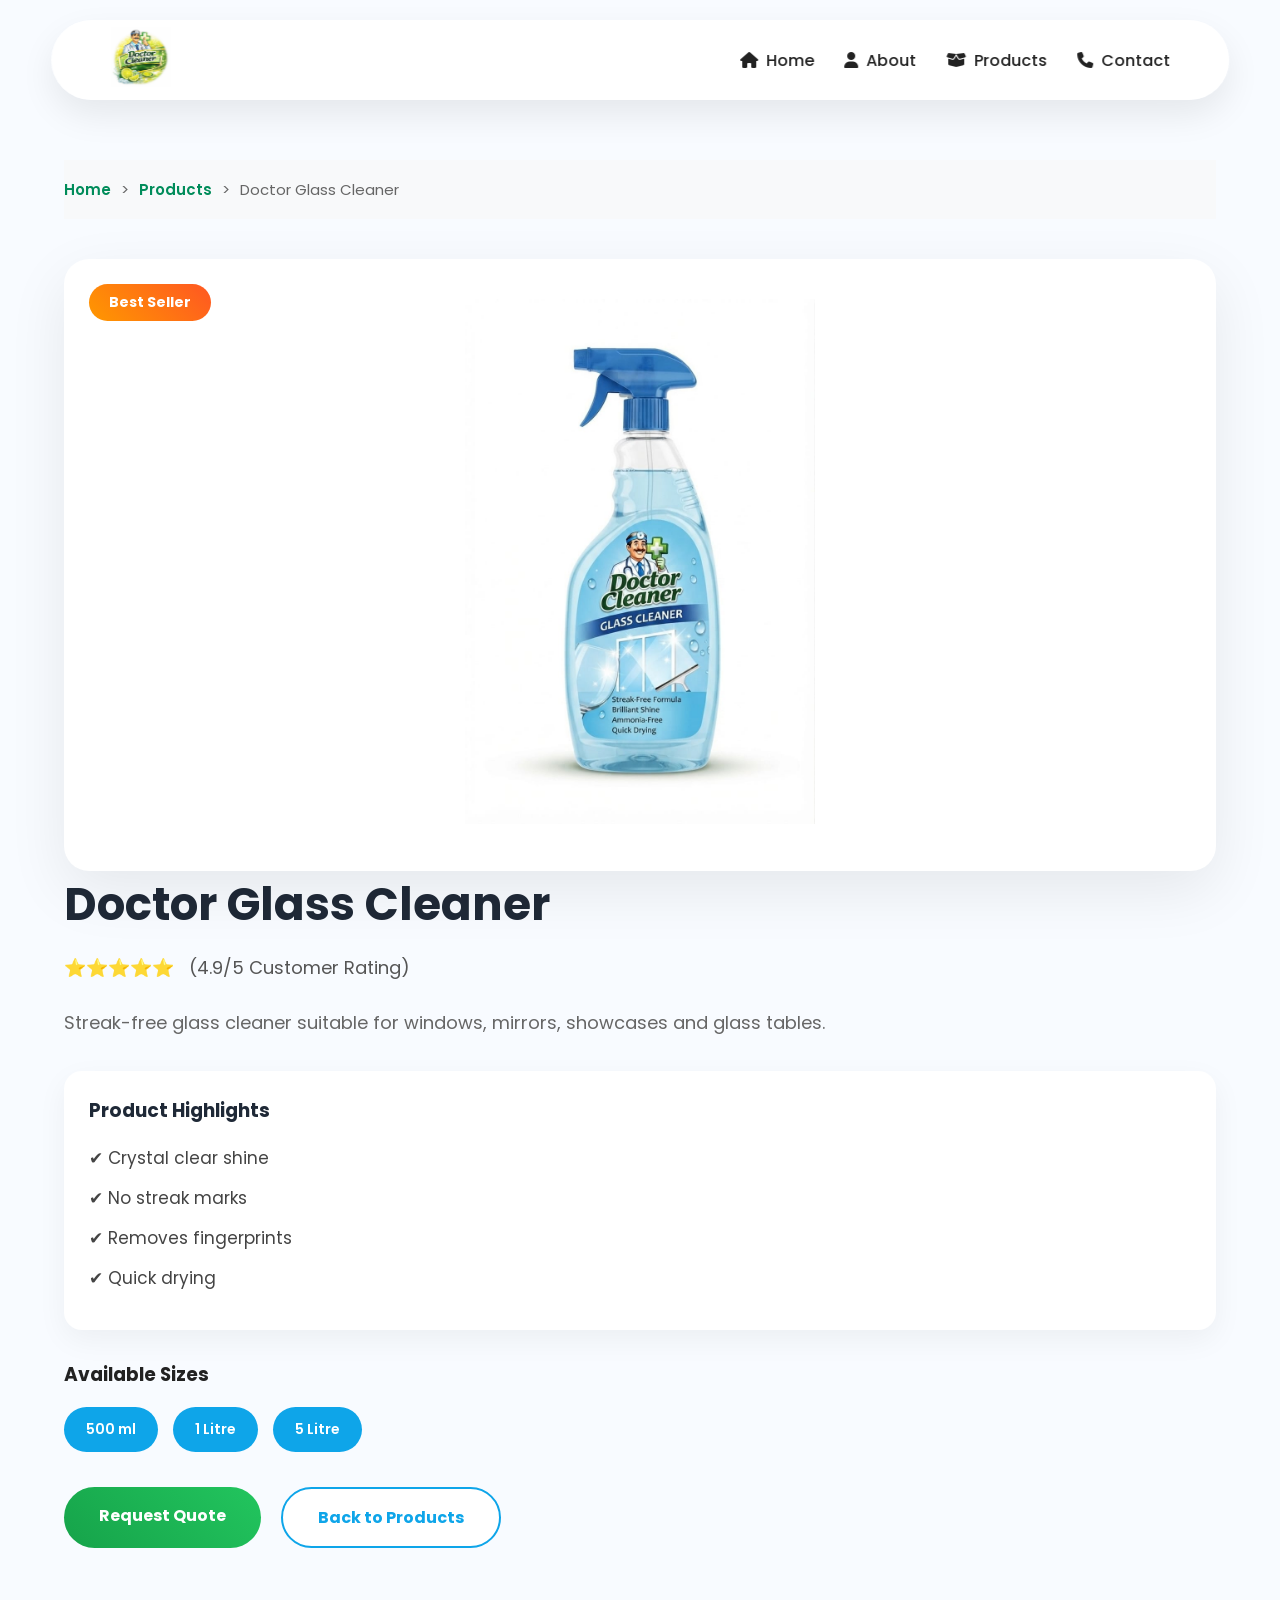
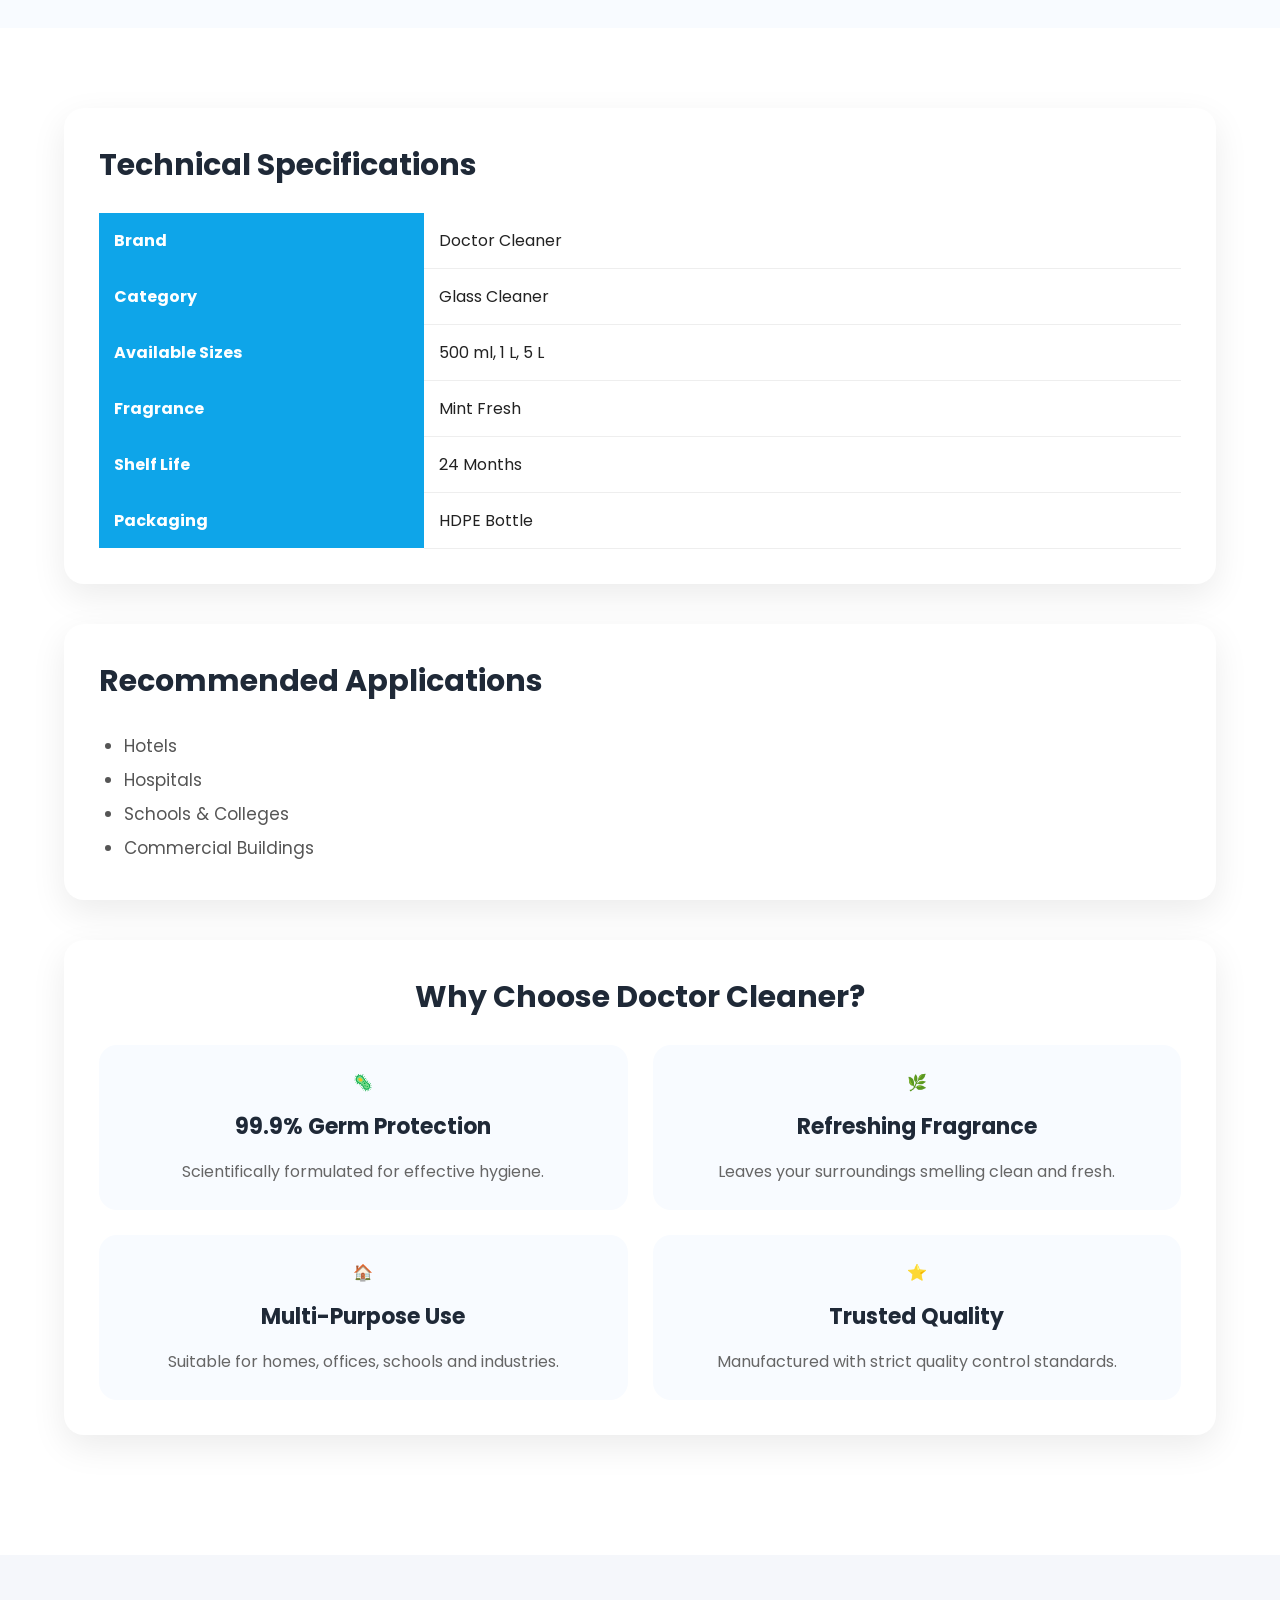
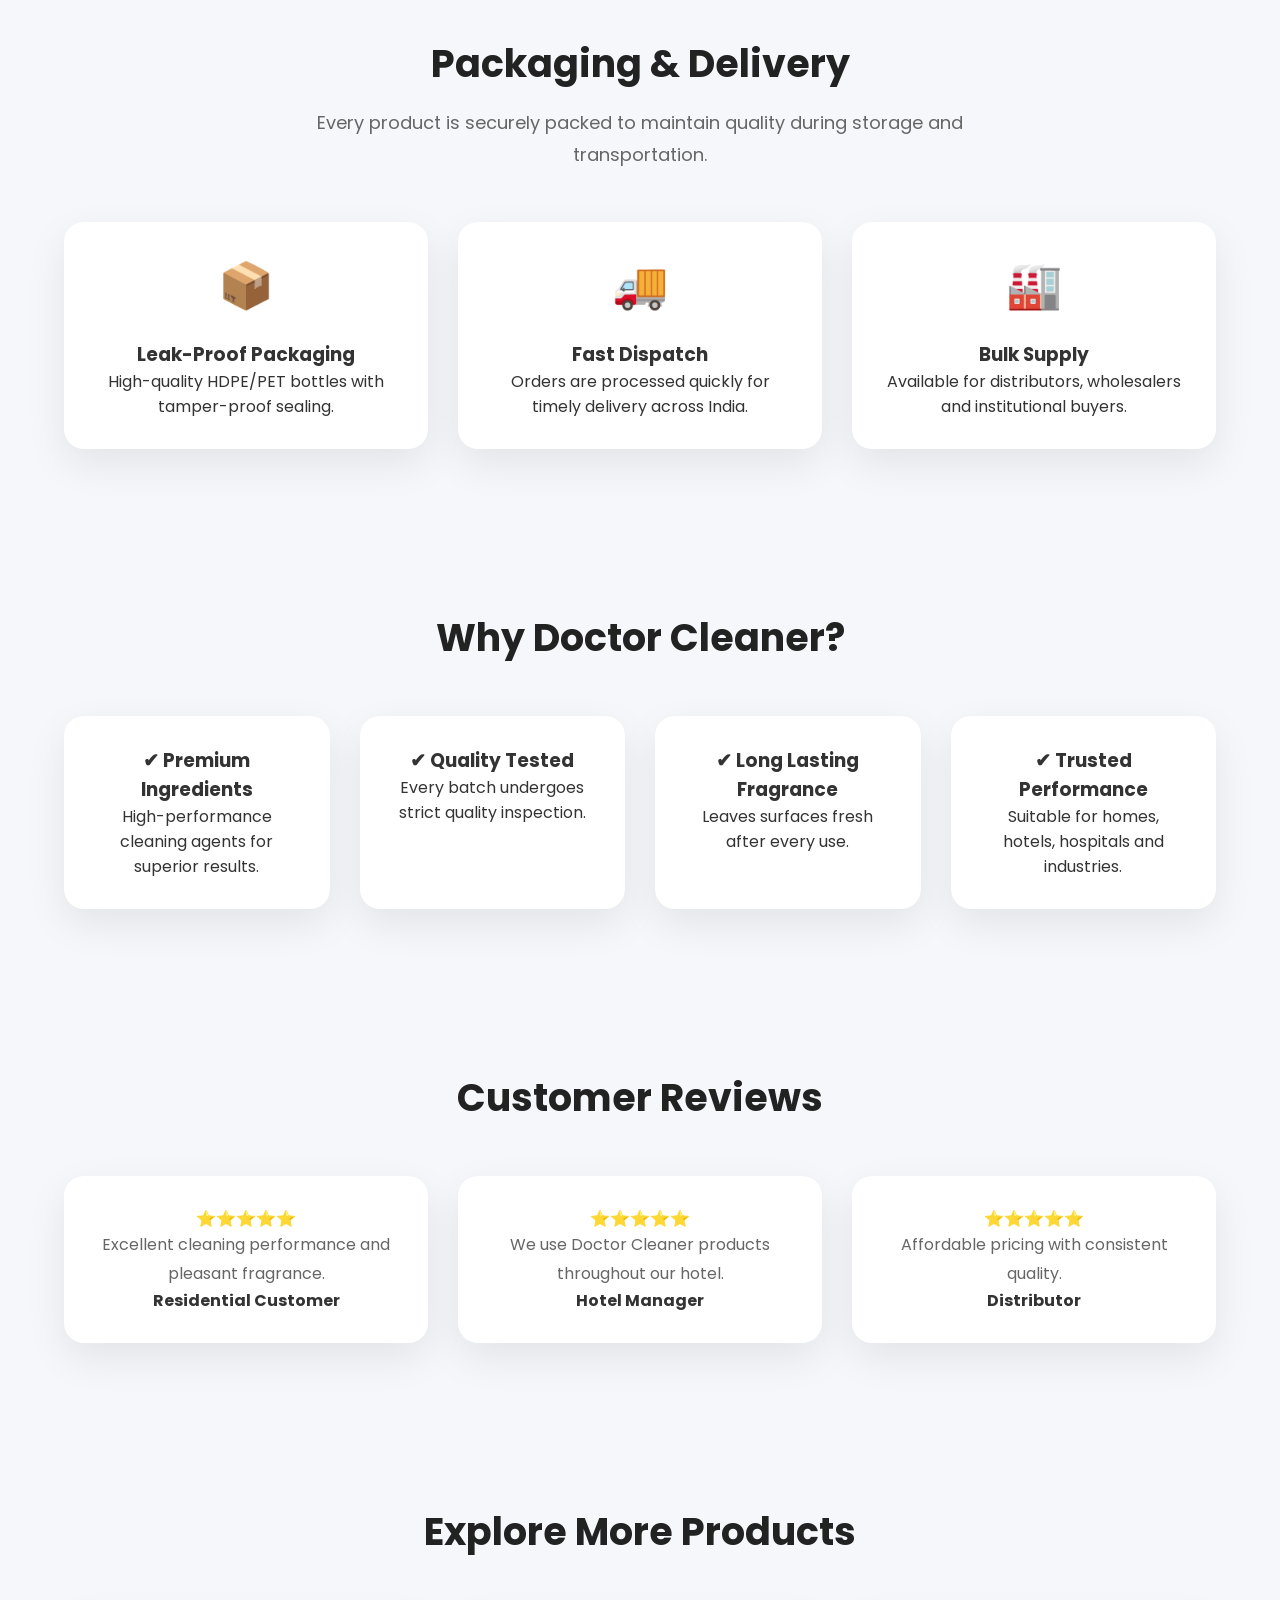
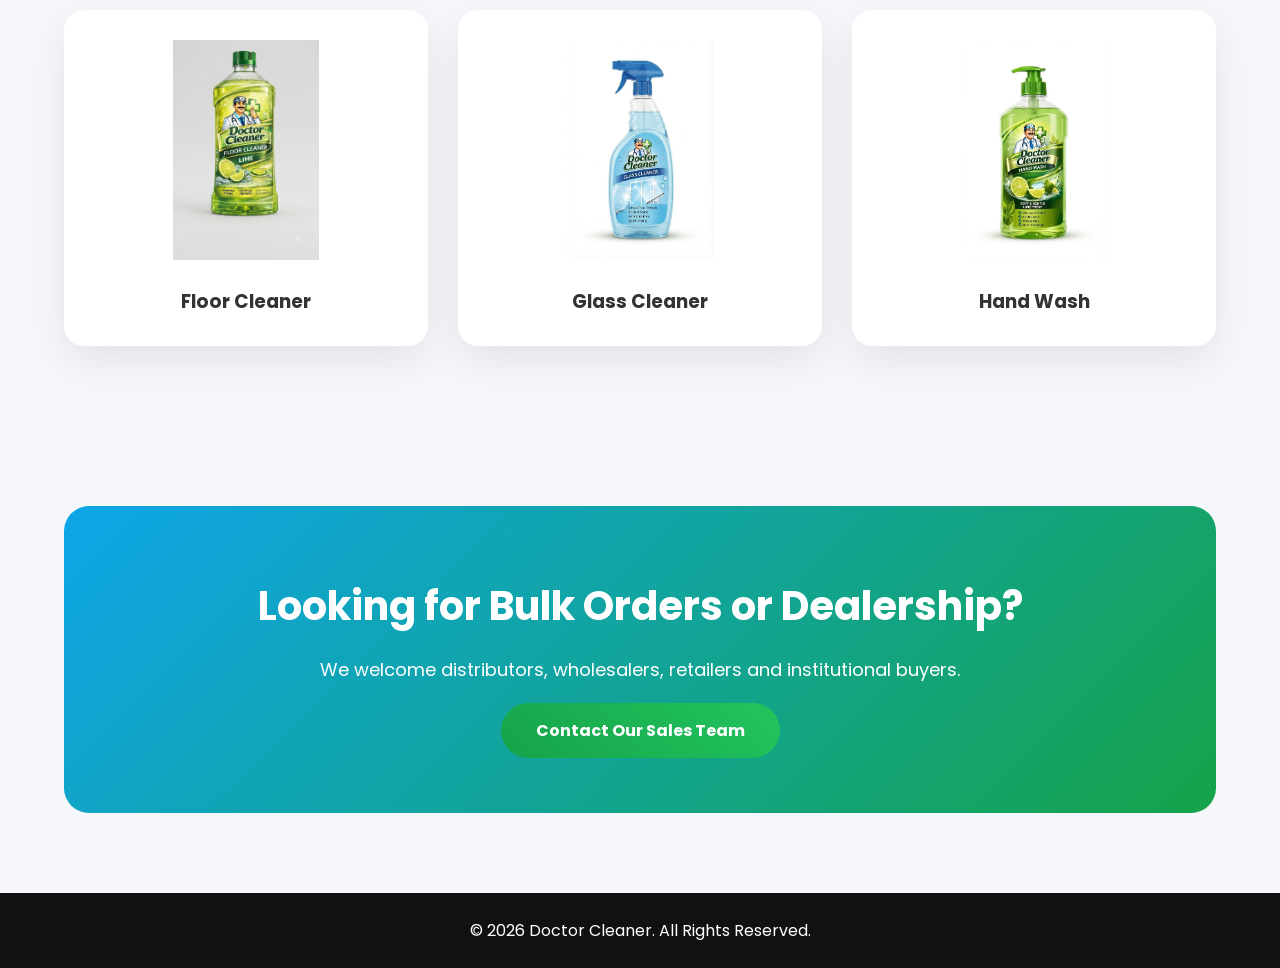
==== productsdetails-glass.html @ e55f35c6 "Initial Doctor Cleaner website" ====
<!DOCTYPE html>
<html lang="en">

<head>

    <meta charset="UTF-8">

    <meta name="viewport"
        content="width=device-width, initial-scale=1.0">

    <title>Doctor Cleaner</title>

    <!-- CSS -->

    <link rel="stylesheet" href="css/style.css">

    <link rel="stylesheet" href="css/responsive.css">

    <!-- Google Font -->

    <link rel="preconnect" href="https://fonts.googleapis.com">

    <link rel="preconnect"
        href="https://fonts.gstatic.com"
        crossorigin>

    <link
        href="https://fonts.googleapis.com/css2?family=Poppins:wght@300;400;500;600;700&display=swap"
        rel="stylesheet">

    <!-- Font Awesome -->

    <link rel="stylesheet"
        href="https://cdnjs.cloudflare.com/ajax/libs/font-awesome/6.6.0/css/all.min.css">

</head>

<body>

    <!-- ================= NAVBAR ================= -->

    <header>

        <div class="container nav">

            <div class="logo">

                <img src="images/logo.jpeg">

            </div>

            <nav>

<ul>

<li>
<a href="index.html">

<i class="fa-solid fa-house"></i>

Home

</a>
</li>

<li>
<a href="about.html">

<i class="fa-solid fa-user"></i>

About

</a>
</li>

<li>
<a href="products.html">

<i class="fa-solid fa-box-open"></i>

Products

</a>
</li>

<li>
<a href="contact.html">

<i class="fa-solid fa-phone"></i>

Contact

</a>
</li>

</ul>

</nav>

        </div>

    </header>

<!-- ========================= -->
<!-- PRODUCT DETAILS PAGE -->
<!-- ========================= -->

<section class="product-details-section">

    <div class="container">

        <!-- Breadcrumb -->

        <div class="breadcrumb">

            <a href="index.html">Home</a>

            <span>></span>

            <a href="products.html">Products</a>

            <span>></span>

            <span id="breadcrumbProduct">

                Doctor Glass Cleaner

            </span>

        </div>

           <!-- LEFT SIDE -->

            <div class="product-image-section">

                <div class="product-badge">

                    Best Seller

                </div>



                <img

                    id="productImage"

                    src="images/products/glasscleaner.jpeg"

                    alt="Doctor Cleaner"

                >

            </div>


        <!-- Product Hero -->

        
            <!-- RIGHT SIDE -->

            <div class="product-info-section">

                <h1 id="productTitle">

                    Doctor Glass Cleaner

                </h1>



                <div class="product-rating">

                    ⭐⭐⭐⭐⭐

                    <span>(4.9/5 Customer Rating)</span>

                </div>



                <p id="productDescription">

                   Streak-free glass cleaner suitable for windows, mirrors, showcases and glass tables.

                </p>



                <!-- Highlights -->

                <div class="highlight-box">

                    <h3>

                        Product Highlights

                    </h3>



                    <ul id="productHighlights">

                        <li>✔ Crystal clear shine</li>

                        <li>✔ No streak marks</li>

                        <li>✔ Removes fingerprints</li>

                        <li>✔ Quick drying</li>

                    </ul>

                </div>



                <!-- Sizes -->

                <div class="sizes-box">

                    <h3>

                        Available Sizes

                    </h3>



                    <div class="sizes">

                        <span>500 ml</span>

                        <span>1 Litre</span>

                        <span>5 Litre</span>

                    </div>

                </div>



                <!-- Buttons -->

                <div class="product-buttons">

                    <a href="contact.html"

                       class="primary-btn">

                        Request Quote

                    </a>



                    <a href="products.html"

                       class="secondary-btn">

                        Back to Products

                    </a>

                </div>

            </div>

        </div>

    </div>

</section>

<!-- ========================================= -->
<!-- PRODUCT INFORMATION -->
<!-- ========================================= -->

<section class="product-information">

    <div class="container">

        <!-- Specifications -->

        <div class="info-card">

            <h2>Technical Specifications</h2>

            <table class="spec-table">

                <tr>
                    <th>Brand</th>
                    <td id="specBrand">Doctor Cleaner</td>
                </tr>

                <tr>
                    <th>Category</th>
                    <td id="specCategory">Glass Cleaner</td>
                </tr>

                <tr>
                    <th>Available Sizes</th>
                    <td id="specSizes">500 ml, 1 L, 5 L</td>
                </tr>

                <tr>
                    <th>Fragrance</th>
                    <td id="specFragrance">Mint Fresh</td>
                </tr>

                <tr>
                    <th>Shelf Life</th>
                    <td id="specShelf">24 Months</td>
                </tr>

                <tr>
                    <th>Packaging</th>
                    <td id="specPackaging">HDPE Bottle</td>
                </tr>

            </table>

        </div>



        <!-- Applications -->

        <div class="info-card">

            <h2>Recommended Applications</h2>

            <ul id="applicationsList">


                <li>Hotels</li>

                <li>Hospitals</li>

                <li>Schools & Colleges</li>

                <li>Commercial Buildings</li>

            </ul>

        </div>


        <!-- Why Choose -->

        <div class="info-card why-card">

            <h2>Why Choose Doctor Cleaner?</h2>

            <div class="why-grid">

                <div class="why-item">

                    🦠

                    <h3>99.9% Germ Protection</h3>

                    <p>Scientifically formulated for effective hygiene.</p>

                </div>

                <div class="why-item">

                    🌿

                    <h3>Refreshing Fragrance</h3>

                    <p>Leaves your surroundings smelling clean and fresh.</p>

                </div>

                <div class="why-item">

                    🏠

                    <h3>Multi-Purpose Use</h3>

                    <p>Suitable for homes, offices, schools and industries.</p>

                </div>

                <div class="why-item">

                    ⭐

                    <h3>Trusted Quality</h3>

                    <p>Manufactured with strict quality control standards.</p>

                </div>

            </div>

        </div>

    </div>

</section>

<!-- ========================================= -->
<!-- PACKAGING & DELIVERY -->
<!-- ========================================= -->

<section class="packaging-section">

    <div class="container">

        <div class="section-title">

            <h2>Packaging & Delivery</h2>

            <p>

                Every product is securely packed to maintain quality during storage and transportation.

            </p>

        </div>

        <div class="package-grid">

            <div class="package-card">

                <div class="package-icon">📦</div>

                <h3>Leak-Proof Packaging</h3>

                <p>
                    High-quality HDPE/PET bottles with tamper-proof sealing.
                </p>

            </div>

            <div class="package-card">

                <div class="package-icon">🚚</div>

                <h3>Fast Dispatch</h3>

                <p>
                    Orders are processed quickly for timely delivery across India.
                </p>

            </div>

            <div class="package-card">

                <div class="package-icon">🏭</div>

                <h3>Bulk Supply</h3>

                <p>
                    Available for distributors, wholesalers and institutional buyers.
                </p>

            </div>

        </div>

    </div>

</section>



<!-- ========================================= -->
<!-- WHY OUR PRODUCTS -->
<!-- ========================================= -->

<section class="manufacturing-section">

    <div class="container">

        <div class="section-title">

            <h2>Why Doctor Cleaner?</h2>

        </div>

        <div class="manufacturing-grid">

            <div class="manufacturing-card">

                <h3>✔ Premium Ingredients</h3>

                <p>

                    High-performance cleaning agents for superior results.

                </p>

            </div>

            <div class="manufacturing-card">

                <h3>✔ Quality Tested</h3>

                <p>

                    Every batch undergoes strict quality inspection.

                </p>

            </div>

            <div class="manufacturing-card">

                <h3>✔ Long Lasting Fragrance</h3>

                <p>

                    Leaves surfaces fresh after every use.

                </p>

            </div>

            <div class="manufacturing-card">

                <h3>✔ Trusted Performance</h3>

                <p>

                    Suitable for homes, hotels, hospitals and industries.

                </p>

            </div>

        </div>

    </div>

</section>



<!-- ========================================= -->
<!-- CUSTOMER TESTIMONIALS -->
<!-- ========================================= -->

<section class="testimonial-section">

    <div class="container">

        <div class="section-title">

            <h2>Customer Reviews</h2>

        </div>

        <div class="testimonial-grid">

            <div class="testimonial-card">

                ⭐⭐⭐⭐⭐

                <p>

                    Excellent cleaning performance and pleasant fragrance.

                </p>

                <h4>Residential Customer</h4>

            </div>

            <div class="testimonial-card">

                ⭐⭐⭐⭐⭐

                <p>

                    We use Doctor Cleaner products throughout our hotel.

                </p>

                <h4>Hotel Manager</h4>

            </div>

            <div class="testimonial-card">

                ⭐⭐⭐⭐⭐

                <p>

                    Affordable pricing with consistent quality.

                </p>

                <h4>Distributor</h4>

            </div>

        </div>

    </div>

</section>



<!-- ========================================= -->
<!-- RELATED PRODUCTS -->
<!-- ========================================= -->

<section class="related-products">

    <div class="container">

        <div class="section-title">

            <h2>Explore More Products</h2>

        </div>

        <div class="related-grid">

            <a href="productsdetails.html?id=floor" class="related-card">

                <img src="images/products/floorcleaner.jpeg" alt="Floor Cleaner">

                <h3>Floor Cleaner</h3>

            </a>

            <a href="productsdetails.html?id=glass" class="related-card">

                <img src="images/products/glasscleaner.jpeg" alt="Glass Cleaner">

                <h3>Glass Cleaner</h3>

            </a>

            <a href="productsdetails.html?id=handwash" class="related-card">

                <img src="images/products/handwash.jpeg" alt="Hand Wash">

                <h3>Hand Wash</h3>

            </a>

        </div>

    </div>

</section>



<!-- ========================================= -->
<!-- BULK ORDER CTA -->
<!-- ========================================= -->

<section class="bulk-order-section">

    <div class="container">

        <div class="bulk-box">

            <h2>

                Looking for Bulk Orders or Dealership?

            </h2>

            <p>

                We welcome distributors, wholesalers, retailers and institutional buyers.

            </p>

            <a href="contact.html" class="primary-btn">

                Contact Our Sales Team

            </a>

        </div>

    </div>

</section>

 <!-- ================= FOOTER ================= -->

    <footer>

        <div class="container">

            <p>

                © 2026 Doctor Cleaner.
                All Rights Reserved.

            </p>

        </div>

    </footer>

<script src="js/script.js"></script>

</body>

</html>
---- css/style.css ----
*{

margin:0;

padding:0;

box-sizing:border-box;

font-family:'Poppins',sans-serif;

}

:root{

--primary:#0B8B45;
--secondary:#1F6FEB;
--accent:#00C853;

--white:#fff;
--black:#222;
--light:#6c757d;

--background:#F5F7FB;

--shadow:0 15px 40px rgba(0,0,0,.08);

--radius:20px;

--transition:.35s ease;

}

body{

background:var(--background);

color:var(--black);

overflow-x:hidden;

}

.container{

width:90%;

max-width:1200px;

margin:auto;

}

/* NAVBAR */

header{

position:fixed;

top:20px;

left:50%;

transform:translateX(-50%);

width:92%;

border-radius:50px;

background:rgba(255,255,255,.9);

backdrop-filter:blur(12px);

box-shadow:0 15px 35px rgba(0,0,0,.08);

z-index:999;

}

.nav{

display:flex;

justify-content:space-between;

align-items:center;

height:80px;

}

.logo img{

height:60px;

}

nav ul{

display:flex;

list-style:none;

}

nav ul li{

margin-left:30px;

}

nav ul li a{

text-decoration:none;

color:#222;

font-weight:500;

transition:.3s;

}

nav ul li a:hover{

color:#0b8b45;

}

/* HERO */

.hero{

height:100vh;

background:url("../images/banner.jpeg") center center/cover no-repeat;

position:relative;

display:flex;

align-items:center;

justify-content:center;

}

.hero::before{

content:"";

position:absolute;

left:0;

top:0;

width:100%;

height:100%;

background:linear-gradient(

135deg,

rgba(8,18,32,.72),

rgba(11,139,69,.45)

);

}

.overlay{

background:rgba(0,0,0,.55);

height:100%;

display:flex;

align-items:center;

justify-content:center;

text-align:center;

}

.hero-content{

position:relative;

max-width:760px;

padding:60px;

border-radius:30px;

background:rgba(255,255,255,.08);

backdrop-filter:blur(15px);

border:1px solid rgba(255,255,255,.15);

box-shadow:0 25px 60px rgba(0,0,0,.25);

color:white;

}

.hero-content h1{

font-size:60px;

margin-bottom:20px;

}

.hero-content p{

font-size:22px;

margin-bottom:35px;

}

.btn{

display:inline-flex;

align-items:center;

justify-content:center;

padding:15px 34px;

border-radius:50px;

background:linear-gradient(135deg,#0B8B45,#00C853);

color:white;

font-weight:600;

text-decoration:none;

transition:.4s;

box-shadow:0 12px 30px rgba(11,139,69,.35);

}

.btn:hover{

transform:translateY(-6px) scale(1.05);

box-shadow:0 20px 45px rgba(0,0,0,.25);

}


.btn2{

background:#0056b3;

}

.btn2:hover{

background:#003f86;

}

/* INTRO */

.intro{

padding:80px 0;

text-align:center;

}

.intro h2{

font-size:40px;

margin-bottom:20px;

}

.intro p{

font-size:18px;

line-height:1.8;

}

/* FOOTER */

footer{

background:#111;

color:white;

text-align:center;

padding:25px;

}

/* ================= FEATURED PRODUCTS ================= */

.featured-products{

padding:90px 0;

background:#f8fafc;

}

.section-title{

text-align:center;

margin-bottom:60px;

}

.section-title h2{

font-size:42px;

margin-bottom:15px;

color:#222;

}

.section-title p{

font-size:18px;

color:#666;

max-width:700px;

margin:auto;

line-height:1.7;

}

.product-grid{

display:grid;

grid-template-columns:repeat(auto-fit,minmax(280px,1fr));

gap:35px;

}

.product-card{

background:white;

border-radius:25px;

overflow:hidden;

box-shadow:0 20px 45px rgba(0,0,0,.08);

transition:.45s;

position:relative;

}

.product-card:hover{

transform:translateY(-15px);

box-shadow:0 30px 60px rgba(0,0,0,.15);

}

.product-card img{

width:100%;

height:280px;

object-fit:cover;

transition:.5s;

}

.product-card:hover img{

transform:scale(1.08);

}

.product-card h3{

margin-top:20px;

font-size:24px;

padding:0 25px;

text-align:left;

}

.product-card p{

padding:15px 25px;

line-height:1.7;

color:#666;

text-align:left;

}

.product-btn{

display:inline-block;

padding:13px 28px;

margin-bottom:28px;

border-radius:50px;

background:linear-gradient(

135deg,

#1F6FEB,

#0B8B45

);

color:white;

font-weight:600;

text-decoration:none;

transition:.35s;

}

.product-btn:hover{

transform:translateY(-5px);

}

.badge{

position:absolute;

top:18px;

left:18px;

background:#ff5722;

color:white;

padding:8px 16px;

border-radius:30px;

font-size:13px;

font-weight:600;

z-index:5;

}

nav ul li a{

display:flex;

align-items:center;

gap:8px;

text-decoration:none;

color:#222;

font-weight:500;

transition:.3s;

}

/* ================= PREMIUM HERO ================= */

.hero{

padding:170px 0 120px;

background:linear-gradient(135deg,#eef8ff,#ffffff);

overflow:hidden;

}

.hero-container{

display:flex;

justify-content:space-between;

align-items:center;

gap:60px;

}

.hero-left{

flex:1;

}

.hero-right{

flex:1;

text-align:center;

}



.hero-tag{

display:inline-block;

padding:10px 18px;

background:#E9F8EF;

color:#0B8B45;

border-radius:50px;

font-weight:600;

margin-bottom:20px;

}

.hero-left h1{

font-size:64px;

font-weight:700;

line-height:1.1;

margin-bottom:25px;

color:#1b1b1b;

}

.hero-left p{

font-size:20px;

line-height:1.8;

color:#666;

margin-bottom:35px;

}

.hero-buttons{

display:flex;

gap:20px;

margin-bottom:40px;

}

.hero-features{

display:flex;

gap:30px;

flex-wrap:wrap;

font-weight:600;

color:#333;

}

.hero-features i{

color:#0B8B45;

margin-right:8px;

}

@keyframes float{

0%{

transform:translateY(0);

}

50%{

transform:translateY(-15px);

}

100%{

transform:translateY(0);

}

}

/* ================= HERO PRODUCT SHOWCASE ================= */

.hero-right{

position:relative;

height:600px;

display:flex;

justify-content:center;

align-items:center;

}

/* Background Circles */

.circle{

position:absolute;

border-radius:50%;

filter:blur(5px);

}

.one{

width:260px;

height:260px;

background:#C9F7E2;

top:40px;

left:60px;

}

.two{

width:170px;

height:170px;

background:#DDEEFF;

bottom:80px;

right:40px;

}

.three{

width:90px;

height:90px;

background:#F8E8C8;

top:180px;

right:120px;

}

/* Center Product */

.product-center{

position:absolute;

width:280px;

z-index:5;

animation:float 4s ease-in-out infinite;

}

/* Left Product */

.product-left{

position:absolute;

width:180px;

left:10px;

top:170px;

transform:rotate(-12deg);

opacity:.9;

animation:float2 5s ease-in-out infinite;

}

/* Right Product */

.product-right{

position:absolute;

width:180px;

right:10px;

top:170px;

transform:rotate(12deg);

opacity:.9;

animation:float3 5s ease-in-out infinite;

}

/* Floating Card */

.hero-card{

position:absolute;

bottom:20px;

left:50%;

transform:translateX(-50%);

display:flex;

align-items:center;

gap:15px;

background:rgba(255,255,255,.85);

backdrop-filter:blur(12px);

padding:18px 25px;

border-radius:20px;

box-shadow:0 20px 45px rgba(0,0,0,.12);

z-index:20;

}

.hero-card i{

font-size:40px;

color:#0B8B45;

}

.hero-card h3{

margin:0;

font-size:28px;

}

.hero-card p{

margin:0;

color:#666;

font-size:15px;

}

/* ================= WHY US ================= */

.why-us{

padding:100px 0;

background:#ffffff;

}

.why-grid{

display:grid;

grid-template-columns:repeat(auto-fit,minmax(260px,1fr));

gap:30px;

margin-top:50px;

}

.why-card{

background:white;

padding:40px 30px;

border-radius:20px;

box-shadow:0 15px 35px rgba(0,0,0,.08);

transition:.4s;

text-align:center;

}

.why-card:hover{

transform:translateY(-12px);

}

.why-card i{

font-size:50px;

color:#0B8B45;

margin-bottom:20px;

}

.why-card h3{

margin-bottom:15px;

font-size:24px;

}

.why-card p{

color:#666;

line-height:1.7;

}

@keyframes float2{

0%{

transform:translateY(0) rotate(-12deg);

}

50%{

transform:translateY(-18px) rotate(-12deg);

}

100%{

transform:translateY(0) rotate(-12deg);

}

}

@keyframes float3{

0%{

transform:translateY(0) rotate(12deg);

}

50%{

transform:translateY(-15px) rotate(12deg);

}

100%{

transform:translateY(0) rotate(12deg);

}

}

.hero-left span{

background:linear-gradient(90deg,#0B8B45,#1F6FEB);

background-clip:text;

-webkit-background-clip:text;

color:transparent;

-webkit-text-fill-color:transparent;

}

.hero-stats{

display:flex;

gap:45px;

margin:35px 0;

}

.hero-stats h2{

font-size:34px;

color:#0B8B45;

}

.hero-stats p{

margin-top:5px;

color:#666;

}

/* ================= APPLICATIONS ================= */

.applications{

padding:100px 0;

background:#f8fafc;

}

.application-grid{

display:grid;

grid-template-columns:repeat(auto-fit,minmax(250px,1fr));

gap:30px;

margin-top:60px;

}

.application-card{

background:white;

padding:40px 30px;

border-radius:20px;

text-align:center;

box-shadow:0 15px 35px rgba(0,0,0,.08);

transition:.35s;

}

.application-card:hover{

transform:translateY(-10px);

box-shadow:0 25px 45px rgba(0,0,0,.12);

}

.application-card i{

font-size:55px;

color:#0B8B45;

margin-bottom:20px;

}

.application-card h3{

font-size:24px;

margin-bottom:15px;

}

.application-card p{

color:#666;

line-height:1.8;

}

/*================ TRUST =================*/

.trust{

padding:100px 0;

background:linear-gradient(

135deg,

#0B8B45,

#1F6FEB

);

color:white;

}

.trust-grid{

display:grid;

grid-template-columns:repeat(4,1fr);

gap:30px;

margin-top:60px;

}

.trust-box{

background:rgba(255,255,255,.12);

padding:40px;

border-radius:20px;

text-align:center;

backdrop-filter:blur(10px);

transition:.4s;

border:1px solid rgba(255,255,255,.2);

}

.trust-box:hover{

transform:translateY(-12px);

background:rgba(255,255,255,.18);

}

.trust-box i{

font-size:55px;

margin-bottom:20px;

}

.trust-box h2{

font-size:42px;

margin-bottom:10px;

}

/* ================= TESTIMONIALS ================= */

.testimonials{

padding:100px 0;

background:#f8fafc;

overflow:hidden;

}

.testimonial-slider{

overflow:hidden;

position:relative;

}

.testimonial-track{

display:flex;

gap:30px;

animation:slideTestimonials 15s linear infinite;

}

.testimonial-card{

min-width:350px;

background:rgba(255,255,255,.9);

backdrop-filter:blur(12px);

padding:35px;

border-radius:25px;

text-align:center;

box-shadow:0 15px 40px rgba(0,0,0,.08);

transition:.4s;

}

.testimonial-card:hover{

transform:translateY(-12px) scale(1.03);

box-shadow:0 25px 50px rgba(11,139,69,.25);

}

.testimonial-card img{

width:90px;

height:90px;

border-radius:50%;

margin-bottom:20px;

border:4px solid #0B8B45;

}

.testimonial-card h3{

margin-bottom:10px;

}

.stars{

color:#FFD700;

font-size:22px;

margin-bottom:20px;

}

.testimonial-card p{

color:#666;

line-height:1.8;

}

@keyframes slideTestimonials{

0%{

transform:translateX(0);

}

100%{

transform:translateX(-380px);

}

}

/* ================= PRODUCT CATEGORIES ================= */

.categories{

padding:110px 0;

background:#ffffff;

}

.category-grid{

display:grid;

grid-template-columns:repeat(auto-fit,minmax(260px,1fr));

gap:35px;

margin-top:60px;

}

.category-card{

position:relative;

height:340px;

overflow:hidden;

border-radius:25px;

box-shadow:0 20px 40px rgba(0,0,0,.10);

cursor:pointer;

}

.category-card img{

width:100%;

height:100%;

object-fit:cover;

transition:.6s;

}

.category-card:hover img{

transform:scale(1.15) rotate(2deg);

filter:brightness(.85);

}

.category-overlay{

position:absolute;

left:0;

bottom:0;

width:100%;

padding:30px;

background:linear-gradient(

transparent,

rgba(0,0,0,.85)

);

color:white;

}

.category-overlay h3{

font-size:28px;

margin-bottom:15px;

}

.category-overlay a{

display:inline-block;

padding:12px 24px;

border-radius:50px;

background:white;

color:#0B8B45;

font-weight:600;

text-decoration:none;

transition:.35s;

}

.category-overlay a:hover{

background:#0B8B45;

color:white;

}

/* ================= CTA ================= */

.cta{

position:relative;

padding:120px 0;

overflow:hidden;

background:linear-gradient(135deg,#0B8B45,#1F6FEB);

text-align:center;

color:white;

}

.cta-content{

position:relative;

z-index:2;

}

.cta h2{

font-size:52px;

margin-bottom:25px;

}

.cta p{

max-width:720px;

margin:auto;

font-size:20px;

line-height:1.8;

margin-bottom:45px;

opacity:.95;

}

.cta-buttons{

display:flex;

justify-content:center;

gap:20px;

flex-wrap:wrap;

}

.whatsapp-btn{

background:#25D366;

box-shadow:0 12px 35px rgba(37,211,102,.4);

}

.whatsapp-btn:hover{

background:#1ebd5a;

}

.cta-circle{

position:absolute;

border-radius:50%;

background:rgba(255,255,255,.08);

}

.c1{

width:300px;

height:300px;

top:-100px;

left:-100px;

}

.c2{

width:250px;

height:250px;

bottom:-80px;

right:-80px;

}

@keyframes pulse{

0%{

transform:scale(1);

opacity:.5;

}

50%{

transform:scale(1.2);

opacity:.8;

}

100%{

transform:scale(1);

opacity:.5;

}

}

.c1{

animation:pulse 8s infinite ease-in-out;

}

.c2{

animation:pulse 10s infinite ease-in-out;

}

/*================ ABOUT PAGE ================*/

.page-hero{

padding:180px 0 120px;

background:linear-gradient(135deg,#0B8B45,#1F6FEB);

text-align:center;

color:white;

}

.page-hero h1{

font-size:60px;

margin-bottom:20px;

}

.page-hero p{

font-size:20px;

max-width:700px;

margin:auto;

line-height:1.8;

}

.about-company{

padding:100px 0;

}

.about-grid{

display:grid;

grid-template-columns:1fr 1fr;

gap:70px;

align-items:center;

}

.about-image{

width:100%;

border-radius:25px;

box-shadow:0 20px 45px rgba(0,0,0,.12);

}

.about-grid h2{

font-size:42px;

margin-bottom:25px;

}

.about-grid p{

font-size:18px;

line-height:1.9;

color:#666;

}

/* ================= MISSION & VISION ================= */

.mission-vision,
.values,
.process{

padding:100px 0;

}

.mv-grid,
.value-grid,
.process-grid{

display:grid;

grid-template-columns:repeat(auto-fit,minmax(260px,1fr));

gap:30px;

margin-top:50px;

}

.mv-card,
.value-card,
.process-card{

background:#fff;

padding:35px;

border-radius:20px;

text-align:center;

box-shadow:0 15px 35px rgba(0,0,0,.08);

transition:.35s;

}

.mv-card:hover,
.value-card:hover,
.process-card:hover{

transform:translateY(-10px);

box-shadow:0 25px 45px rgba(0,0,0,.12);

}

.mv-icon{

width:80px;

height:80px;

margin:0 auto 20px;

border-radius:50%;

background:#EAF8F0;

display:flex;

justify-content:center;

align-items:center;

}

.mv-icon i{

font-size:34px;

color:#0B8B45;

}

.value-card i{

font-size:42px;

color:#0B8B45;

margin-bottom:20px;

}

.process-card span{

display:inline-flex;

width:60px;

height:60px;

align-items:center;

justify-content:center;

border-radius:50%;

background:#0B8B45;

color:#fff;

font-size:22px;

font-weight:700;

margin-bottom:20px;

}

/*================ PRODUCTS HERO ================*/

.products-hero{

padding:180px 0 100px;

background:linear-gradient(135deg,#0B8B45,#1F6FEB);

text-align:center;

color:white;

}

.products-hero h1{

font-size:60px;

margin-bottom:20px;

}

.products-hero p{

font-size:20px;

max-width:700px;

margin:auto;

line-height:1.8;

}

/* SEARCH */

.search-section{

padding:60px 0 30px;

}

.search-box{

max-width:700px;

margin:auto;

background:white;

border-radius:60px;

display:flex;

align-items:center;

padding:18px 30px;

box-shadow:0 15px 35px rgba(0,0,0,.08);

}

.search-box i{

font-size:22px;

color:#0B8B45;

margin-right:15px;

}

.search-box input{

border:none;

outline:none;

width:100%;

font-size:18px;

}

/* FILTERS */

.filter-section{

padding-bottom:70px;

}

.filters{

display:flex;

flex-wrap:wrap;

justify-content:center;

gap:15px;

}

.filter-btn{

padding:14px 28px;

border:none;

background:white;

border-radius:50px;

font-size:16px;

cursor:pointer;

transition:.35s;

box-shadow:0 10px 25px rgba(0,0,0,.08);

}

.filter-btn:hover{

background:#0B8B45;

color:white;

}

.filter-btn.active{

background:#0B8B45;

color:white;

}

/*================ PRODUCTS GRID ================*/

.products-section{

padding:30px 0 100px;

background:#f8fafc;

}

.products-grid{

display:grid;

grid-template-columns:repeat(auto-fit,minmax(340px,1fr));

gap:40px;

}

.product-card{

position:relative;

background:white;

border-radius:25px;

overflow:hidden;

box-shadow:0 18px 40px rgba(0,0,0,.08);

transition:.4s;

}

.product-card:hover{

transform:translateY(-10px);

box-shadow:0 28px 55px rgba(0,0,0,.15);

}

.product-image{

height:300px;

display:flex;

justify-content:center;

align-items:center;

background:#f4f8fb;

overflow:hidden;

}

.product-image img{

max-height:250px;

transition:.5s;

}

.product-card:hover .product-image img{

transform:scale(1.1);

}

.product-content{

padding:30px;

}

.product-content h3{

font-size:28px;

margin-bottom:15px;

}

.product-content p{

line-height:1.8;

color:#666;

margin-bottom:20px;

}

.rating{

font-size:20px;

color:#FFC107;

margin-bottom:20px;

}

.rating span{

color:#444;

margin-left:10px;

font-size:16px;

}

.sizes{

display:flex;

gap:10px;

flex-wrap:wrap;

margin-bottom:25px;

}

.sizes span{

background:#eef5f0;

padding:8px 15px;

border-radius:50px;

font-size:14px;

color:#0B8B45;

font-weight:600;

}

.product-buttons{

display:flex;

gap:15px;

margin-top:15px;

}

.btn-outline{

flex:1;

padding:14px;

border:2px solid #0B8B45;

text-align:center;

border-radius:50px;

text-decoration:none;

font-weight:600;

color:#0B8B45;

transition:.3s;

}

.btn-outline:hover{

background:#0B8B45;

color:white;

}

.btn-green{

flex:1;

padding:14px;

text-align:center;

background:#0B8B45;

border-radius:50px;

color:white;

font-weight:600;

text-decoration:none;

transition:.3s;

}

.btn-green:hover{

background:#08733a;

}

.product-tag{

position:absolute;

top:20px;

left:20px;

padding:8px 16px;

border-radius:50px;

color:white;

font-size:13px;

font-weight:600;

z-index:5;

}

.new{

background:#1F6FEB;

}

.bestseller{

background:#FF9800;

}

.popular{

background:#0B8B45;

}

.products-toolbar{

display:flex;

justify-content:space-between;

align-items:center;

gap:25px;

flex-wrap:wrap;

margin-bottom:40px;

}

.sort-box select{

padding:14px 18px;

border:none;

border-radius:50px;

box-shadow:0 10px 25px rgba(0,0,0,.08);

font-size:16px;

cursor:pointer;

outline:none;

}

.product-card.hide{

display:none;

animation:fadeOut .3s;

}

.product-card.show{

display:block;

animation:fadeIn .5s;

}

@keyframes fadeIn{

from{

opacity:0;

transform:translateY(20px);

}

to{

opacity:1;

transform:translateY(0);

}

}

@keyframes fadeOut{

from{

opacity:1;

}

to{

opacity:0;

}

}

/*================ BREADCRUMB ================*/

.breadcrumb{

padding:18px 0;

background:#F8F9FA;

margin-top:80px;

}

.breadcrumb .container{

display:flex;

align-items:center;

gap:12px;

font-size:15px;

}

.breadcrumb a{

text-decoration:none;

color:#0B8B45;

font-weight:600;

}

.breadcrumb span{

color:#666;

}

/*================ FLOATING WHATSAPP ================*/

.floating-whatsapp{

position:fixed;

bottom:25px;

right:25px;

width:65px;

height:65px;

background:#25D366;

border-radius:50%;

display:flex;

justify-content:center;

align-items:center;

font-size:34px;

color:white;

text-decoration:none;

box-shadow:0 15px 40px rgba(37,211,102,.45);

z-index:999;

transition:.35s;

}

.floating-whatsapp:hover{

transform:scale(1.12);

}

.product-cta{

padding:110px 0;

background:linear-gradient(

135deg,

#0B8B45,

#1F6FEB

);

text-align:center;

color:white;

}

.product-cta h2{

font-size:48px;

margin-bottom:20px;

}

.product-cta p{

max-width:800px;

margin:auto;

font-size:20px;

line-height:1.8;

margin-bottom:35px;

}

.quote-section{

padding:80px 0;

background:#f8fafc;

}

.quote-section h2{

text-align:center;

font-size:42px;

margin-bottom:15px;

}

.quote-section p{

text-align:center;

color:#666;

margin-bottom:40px;

}

.quote-section form{

max-width:700px;

margin:auto;

display:grid;

gap:20px;

}

.quote-section input,
.quote-section textarea{

padding:16px;

border:1px solid #ddd;

border-radius:10px;

font-size:16px;

outline:none;

}

.quote-section input:focus,
.quote-section textarea:focus{

border-color:#0B8B45;

}

/* ===================================================
   CONTACT PAGE
=================================================== */

/* Hero Section */

.page-hero{
    width:100%;
    padding:150px 0 90px;
    background:linear-gradient(135deg,#0B8B45,#1F6FEB);
    color:#fff;
    text-align:center;
}

.page-hero h1{
    font-size:52px;
    font-weight:700;
    margin-bottom:20px;
}

.page-hero p{
    max-width:750px;
    margin:auto;
    font-size:18px;
    line-height:1.8;
    opacity:.95;
}


/* Contact Section */

.contact-section{
    padding:90px 0;
    background:#f8fafc;
}

.contact-grid{
    display:grid;
    grid-template-columns:1fr 1fr;
    gap:60px;
    align-items:start;
}


/* Left Side */

.contact-info h2{
    font-size:38px;
    margin-bottom:20px;
    color:#222;
}

.contact-info>p{
    color:#666;
    line-height:1.8;
    margin-bottom:40px;
}


/* Contact Cards */

.info-box{
    display:flex;
    align-items:flex-start;
    gap:20px;
    background:#fff;
    padding:22px;
    border-radius:16px;
    margin-bottom:20px;
    box-shadow:0 10px 30px rgba(0,0,0,.08);
    transition:.3s;
}

.info-box:hover{
    transform:translateY(-6px);
}

.info-box i{
    width:60px;
    height:60px;
    border-radius:50%;
    background:#0B8B45;
    color:#fff;
    display:flex;
    justify-content:center;
    align-items:center;
    font-size:22px;
}

.info-box h4{
    margin-bottom:8px;
    color:#222;
}

.info-box p{
    color:#666;
    line-height:1.6;
}


/* Quote Form */

.quote-form{
    background:#fff;
    padding:45px;
    border-radius:20px;
    box-shadow:0 15px 40px rgba(0,0,0,.08);
}

.quote-form h2{
    text-align:center;
    margin-bottom:30px;
    font-size:34px;
    color:#222;
}

.quote-form form{
    display:flex;
    flex-direction:column;
    gap:18px;
}

.quote-form input,
.quote-form textarea{
    width:100%;
    padding:16px 18px;
    border:1px solid #ddd;
    border-radius:12px;
    font-size:16px;
    font-family:inherit;
    transition:.3s;
    outline:none;
}

.quote-form input:focus,
.quote-form textarea:focus{
    border-color:#0B8B45;
    box-shadow:0 0 12px rgba(11,139,69,.18);
}

.quote-form textarea{
    resize:vertical;
}


/* Submit Button */

.quote-form button{
    width:100%;
    padding:16px;
    background:linear-gradient(135deg,#0B8B45,#1F6FEB);
    color:#fff;
    border:none;
    border-radius:50px;
    font-size:18px;
    font-weight:600;
    cursor:pointer;
    transition:.3s;
}

.quote-form button:hover{
    transform:translateY(-3px);
    box-shadow:0 15px 30px rgba(31,111,235,.30);
}


/* Google Map */

.map-section{
    width:100%;
}

.map-section iframe{
    width:100%;
    height:450px;
    border:none;
}


/* Floating WhatsApp */

.floating-whatsapp{
    position:fixed;
    right:25px;
    bottom:25px;
    width:65px;
    height:65px;
    background:#25D366;
    border-radius:50%;
    display:flex;
    justify-content:center;
    align-items:center;
    color:#fff;
    font-size:32px;
    text-decoration:none;
    box-shadow:0 15px 35px rgba(37,211,102,.35);
    transition:.3s;
    z-index:999;
}

.floating-whatsapp:hover{
    transform:scale(1.1);
}


/* Contact Page Animation */

.contact-info,
.quote-form{
    animation:fadeUp .8s ease;
}

@keyframes fadeUp{

    from{

        opacity:0;
        transform:translateY(40px);

    }

    to{

        opacity:1;
        transform:translateY(0);

    }

}

/*====================================================

PRODUCT DETAILS HERO

====================================================*/

.product-details-section{

padding:80px 0;

background:#f8fbff;

}

.breadcrumb{

font-size:15px;

margin-bottom:40px;

display:flex;

gap:10px;

align-items:center;

color:#777;

}

.breadcrumb a{

text-decoration:none;

color:#008c5a;

font-weight:600;

}

.product-wrapper{

display:grid;

grid-template-columns:1fr 1fr;

gap:70px;

align-items:center;

}

.product-image-section{

background:white;

padding:40px;

border-radius:25px;

box-shadow:0 20px 60px rgba(0,0,0,.08);

position:relative;

text-align:center;

transition:.4s;

}

.product-image-section:hover{

transform:translateY(-8px);

}

.product-image-section img{

width:100%;

max-width:350px;

transition:.4s;

}

.product-image-section img:hover{

transform:scale(1.08);

}

.product-badge{

position:absolute;

top:25px;

left:25px;

background:linear-gradient(45deg,#ff9800,#ff5722);

color:white;

padding:8px 20px;

border-radius:30px;

font-weight:bold;

font-size:14px;

}

.product-info-section h1{

font-size:45px;

margin-bottom:15px;

color:#1f2937;

}

.product-rating{

font-size:18px;

margin-bottom:25px;

color:#ff9800;

}

.product-rating span{

color:#555;

margin-left:10px;

}

.product-info-section p{

font-size:18px;

line-height:1.9;

color:#666;

margin-bottom:30px;

}

.highlight-box{

background:white;

padding:25px;

border-radius:18px;

box-shadow:0 10px 30px rgba(0,0,0,.05);

margin-bottom:30px;

}

.highlight-box h3{

margin-bottom:20px;

color:#1f2937;

}

.highlight-box ul{

list-style:none;

}

.highlight-box li{

margin-bottom:14px;

font-size:17px;

color:#444;

}

.sizes-box{

margin-bottom:35px;

}

.sizes-box h3{

margin-bottom:18px;

}

.sizes{

display:flex;

gap:15px;

flex-wrap:wrap;

}

.sizes span{

background:#0ea5e9;

color:white;

padding:12px 22px;

border-radius:50px;

font-weight:600;

transition:.3s;

cursor:pointer;

}

.sizes span:hover{

background:#16a34a;

transform:translateY(-4px);

}

.product-buttons{

display:flex;

gap:20px;

flex-wrap:wrap;

}

.primary-btn{

background:linear-gradient(45deg,#16a34a,#22c55e);

color:white;

padding:16px 35px;

border-radius:40px;

text-decoration:none;

font-weight:700;

transition:.3s;

}

.primary-btn:hover{

transform:translateY(-5px);

}

.secondary-btn{

background:white;

color:#0ea5e9;

padding:16px 35px;

border-radius:40px;

text-decoration:none;

font-weight:700;

border:2px solid #0ea5e9;

transition:.3s;

}

.secondary-btn:hover{

background:#0ea5e9;

color:white;

}

/* =========================================
   PRODUCT INFORMATION
========================================= */

.product-information{

padding:80px 0;

background:#ffffff;

}

.info-card{

background:#fff;

padding:35px;

margin-bottom:40px;

border-radius:20px;

box-shadow:0 12px 35px rgba(0,0,0,.08);

}

.info-card h2{

margin-bottom:25px;

font-size:30px;

color:#1f2937;

}

.spec-table{

width:100%;

border-collapse:collapse;

}

.spec-table th{

background:#0ea5e9;

color:#fff;

padding:15px;

width:30%;

text-align:left;

}

.spec-table td{

padding:15px;

border-bottom:1px solid #eee;

}

.info-card ul,

.info-card ol{

padding-left:25px;

line-height:2;

font-size:17px;

color:#555;

}

.why-grid{

display:grid;

grid-template-columns:repeat(2,1fr);

gap:25px;

margin-top:20px;

}

.why-item{

background:#f8fbff;

padding:25px;

border-radius:18px;

text-align:center;

transition:.35s;

}

.why-item:hover{

transform:translateY(-6px);

box-shadow:0 15px 30px rgba(0,0,0,.08);

}

.why-item h3{

margin:15px 0;

font-size:22px;

color:#1f2937;

}

.why-item p{

color:#666;

line-height:1.7;

}

/* =========================================
PREMIUM PRODUCT DETAILS SECTIONS
========================================= */

.section-title{

text-align:center;

margin-bottom:50px;

}

.section-title h2{

font-size:38px;

margin-bottom:15px;

}

.section-title p{

color:#666;

max-width:700px;

margin:auto;

line-height:1.8;

}

.packaging-section,
.manufacturing-section,
.testimonial-section,
.related-products,
.bulk-order-section{

padding:80px 0;

}

.package-grid,
.manufacturing-grid,
.testimonial-grid,
.related-grid{

display:grid;

grid-template-columns:repeat(auto-fit,minmax(260px,1fr));

gap:30px;

}

.package-card,
.manufacturing-card,
.testimonial-card,
.related-card{

background:#fff;

padding:30px;

border-radius:20px;

box-shadow:0 15px 40px rgba(0,0,0,.08);

transition:.35s;

text-align:center;

text-decoration:none;

color:#333;

}

.package-card:hover,
.manufacturing-card:hover,
.testimonial-card:hover,
.related-card:hover{

transform:translateY(-8px);

}

.package-icon{

font-size:45px;

margin-bottom:20px;

}

.related-card img{

width:100%;

height:220px;

object-fit:contain;

margin-bottom:20px;

}

.bulk-box{

background:linear-gradient(135deg,#0ea5e9,#16a34a);

color:#fff;

padding:70px;

border-radius:25px;

text-align:center;

}

.bulk-box h2{

font-size:40px;

margin-bottom:20px;

}

.bulk-box p{

font-size:18px;

margin-bottom:35px;

}

/*=========================================
FOUNDER SECTION
=========================================*/

.founder-section{

padding:100px 0;

background:#f8fbff;

}

.founder-container{

display:grid;

grid-template-columns:350px 1fr;

gap:60px;

align-items:center;

margin-top:60px;

}

.founder-image{

text-align:center;

}

.founder-image img{

width:320px;

height:320px;

border-radius:50%;

object-fit:cover;

border:8px solid #fff;

box-shadow:0 20px 40px rgba(0,0,0,.15);

transition:.4s;

}

.founder-image img:hover{

transform:scale(1.05);

}

.founder-content h2{

font-size:38px;

color:#0f172a;

margin-bottom:10px;

}

.founder-content h4{

font-size:20px;

color:#16a34a;

margin-bottom:25px;

}

.founder-content p{

font-size:17px;

line-height:1.9;

color:#555;

margin-bottom:20px;

text-align:justify;

}

.founder-content blockquote{

margin-top:30px;

padding:25px;

background:#ffffff;

border-left:6px solid #16a34a;

font-style:italic;

font-size:18px;

color:#333;

border-radius:12px;

box-shadow:0 10px 30px rgba(0,0,0,.08);

}
---- css/responsive.css ----
@media(max-width:768px){

.nav{

flex-direction:column;

height:auto;

padding:15px;

}

nav ul{

flex-direction:column;

text-align:center;

}

nav ul li{

margin:10px 0;

}

.hero-content h1{

font-size:36px;

}

.hero-content p{

font-size:18px;

}

.intro h2{

font-size:30px;

}

}

/* Featured Products */

@media(max-width:768px){

.section-title h2{

font-size:32px;

}

.product-card img{

height:220px;

}

}

/* Premium Hero */

@media(max-width:992px){

.hero-container{

flex-direction:column;

text-align:center;

}

.hero-left h1{

font-size:42px;

}

.hero-buttons{

justify-content:center;

}

.hero-features{

justify-content:center;

}

.hero-right img{

width:320px;

}

}

@media(max-width:768px){

.application-grid{

grid-template-columns:1fr;

}

}

@media(max-width:900px){

.trust-grid{

grid-template-columns:repeat(2,1fr);

}

}

@media(max-width:600px){

.trust-grid{

grid-template-columns:1fr;

}

}

@media(max-width:768px){

.testimonial-card{

min-width:280px;

}

}

/* Categories */

@media(max-width:768px){

.category-card{

height:280px;

}

.category-overlay h3{

font-size:22px;

}

}

/* CTA */

@media(max-width:768px){

.cta{

padding:80px 20px;

}

.cta h2{

font-size:34px;

}

.cta p{

font-size:17px;

}

.cta-buttons{

flex-direction:column;

align-items:center;

}

}

@media(max-width:900px){

.about-grid{

grid-template-columns:1fr;

}

.page-hero h1{

font-size:42px;

}

}

@media(max-width:768px){

.products-hero h1{

font-size:42px;

}

.search-box{

padding:15px 20px;

}

.filter-btn{

font-size:14px;

padding:12px 18px;

}

}

@media(max-width:768px){

.products-grid{

grid-template-columns:1fr;

}

.product-buttons{

flex-direction:column;

}

.product-content h3{

font-size:24px;

}

}

@media(max-width:900px){

.products-toolbar{

flex-direction:column;

align-items:center;

}

.sort-box{

width:100%;

}

.sort-box select{

width:100%;

}

}

@media(max-width:900px){

.contact-grid{

grid-template-columns:1fr;

}

.page-hero h1{

font-size:38px;

}

}

/* ====================================
PRODUCT DETAILS RESPONSIVE
==================================== */

@media(max-width:991px){

.product-wrapper{

grid-template-columns:1fr;

}

.product-info-section{

text-align:center;

}

.breadcrumb{

justify-content:center;

flex-wrap:wrap;

}

.product-buttons{

justify-content:center;

}

.sizes{

justify-content:center;

}

}

@media(max-width:768px){

.why-grid{

grid-template-columns:1fr;

}

.spec-table{

display:block;

overflow-x:auto;

}

.info-card{

padding:25px;

}

.info-card h2{

font-size:26px;

}

}

@media(max-width:768px){

.bulk-box{

padding:40px 25px;

}

.bulk-box h2{

font-size:30px;

}

.section-title h2{

font-size:30px;

}

}

@media(max-width:992px){

.founder-container{

grid-template-columns:1fr;

text-align:center;

}

.founder-image img{

width:260px;

height:260px;

}

.founder-content p{

text-align:left;

}

}
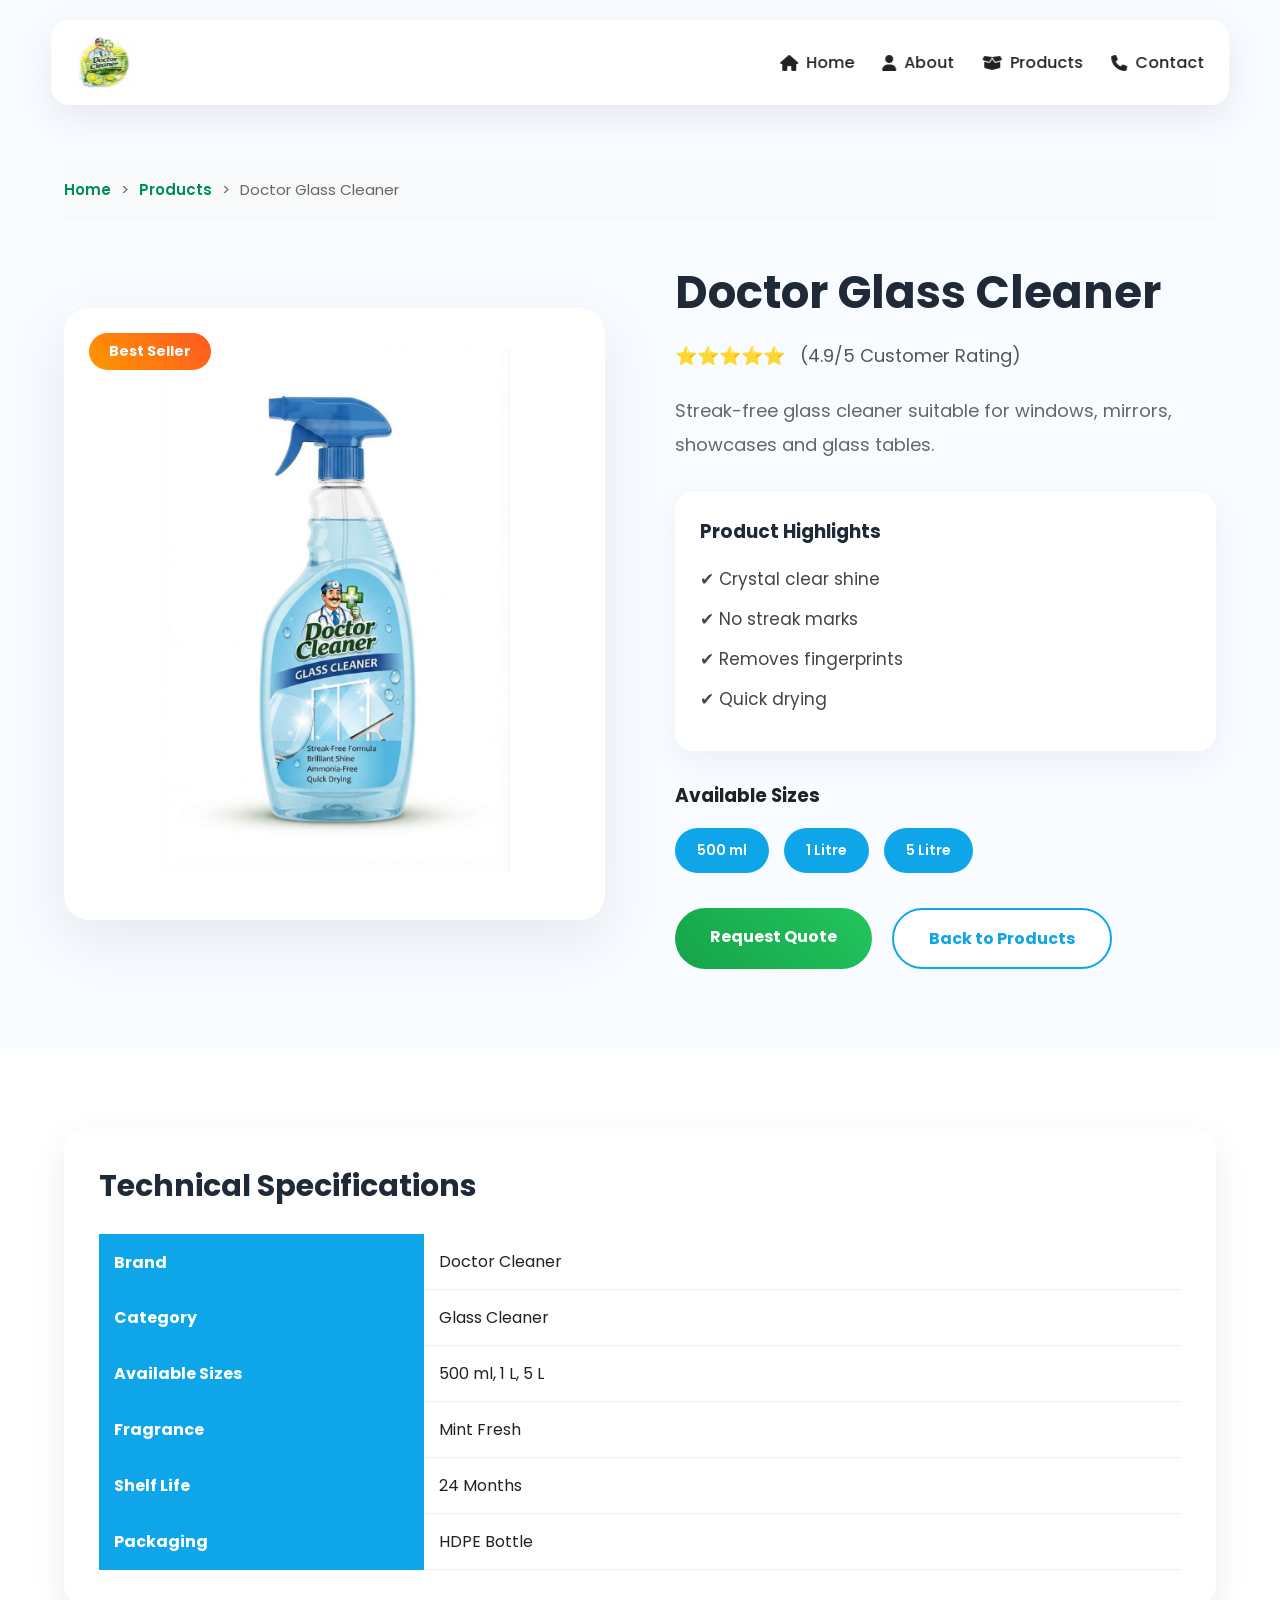
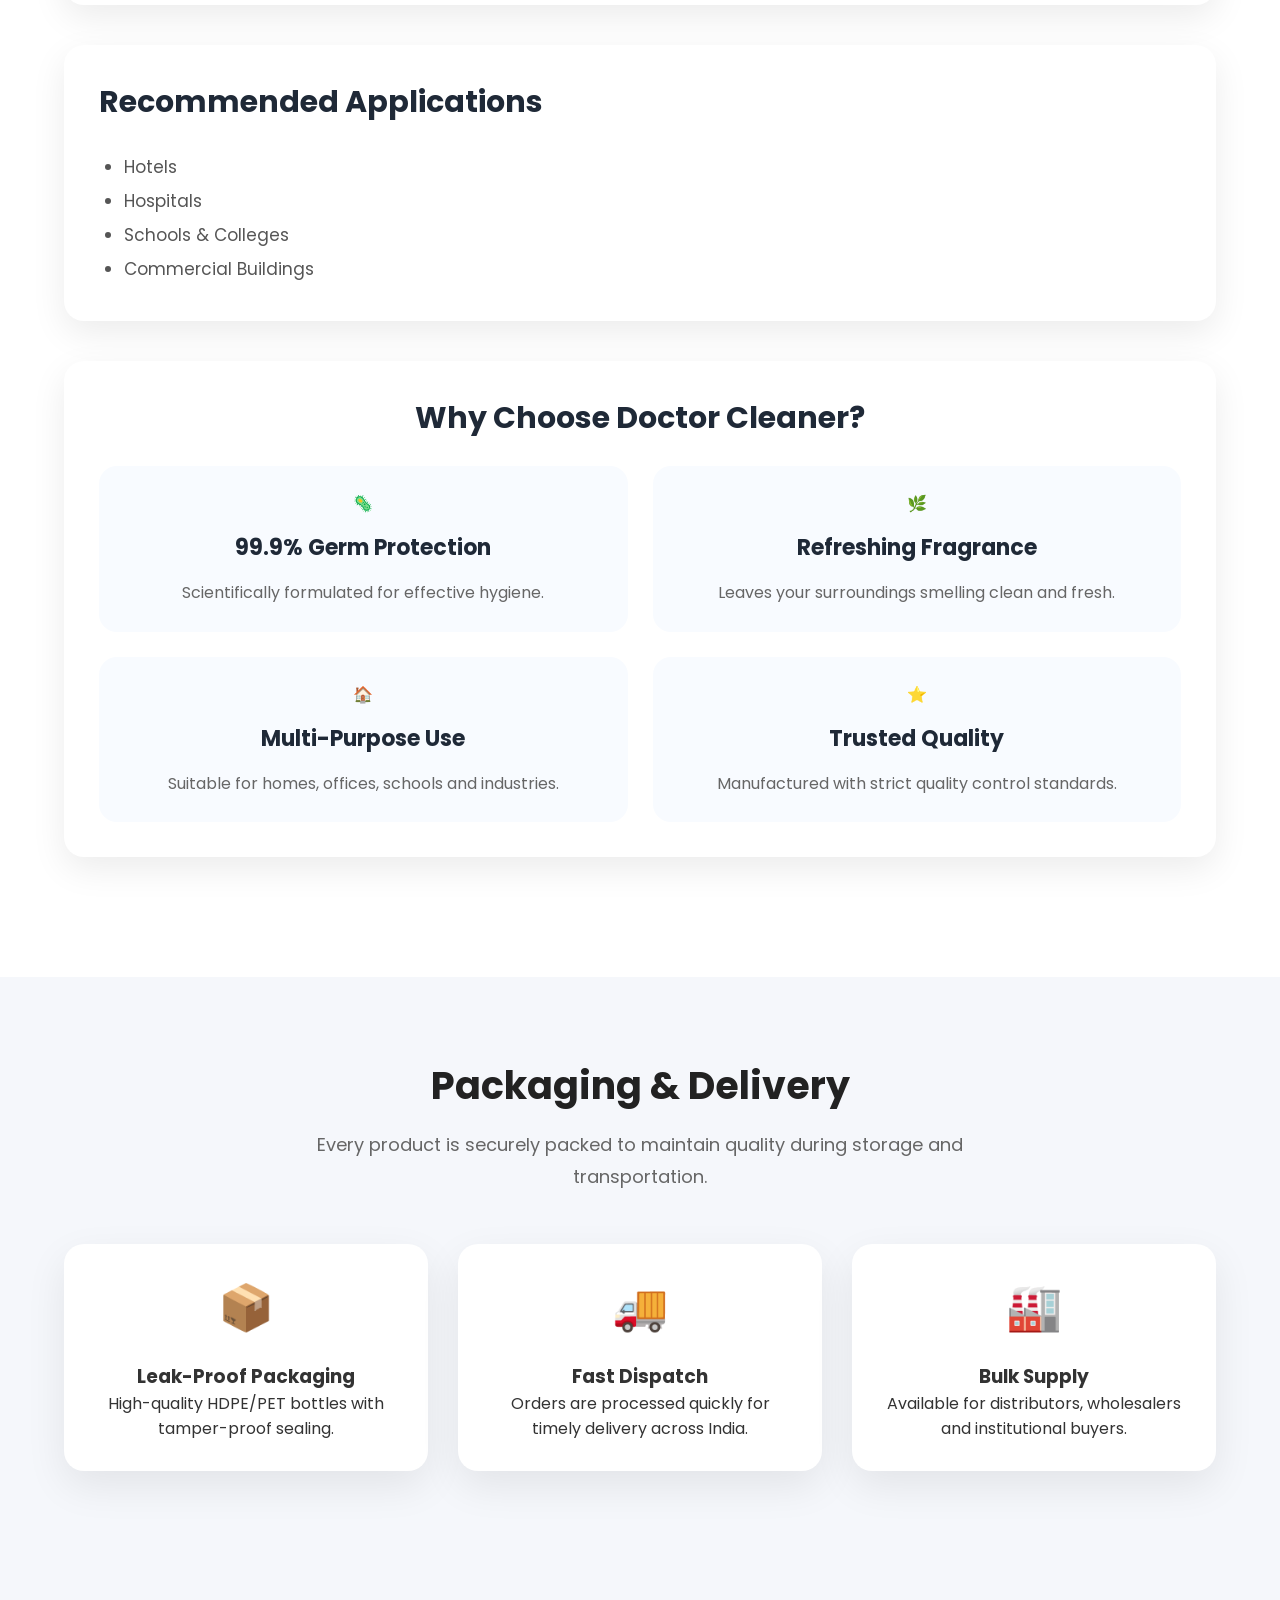
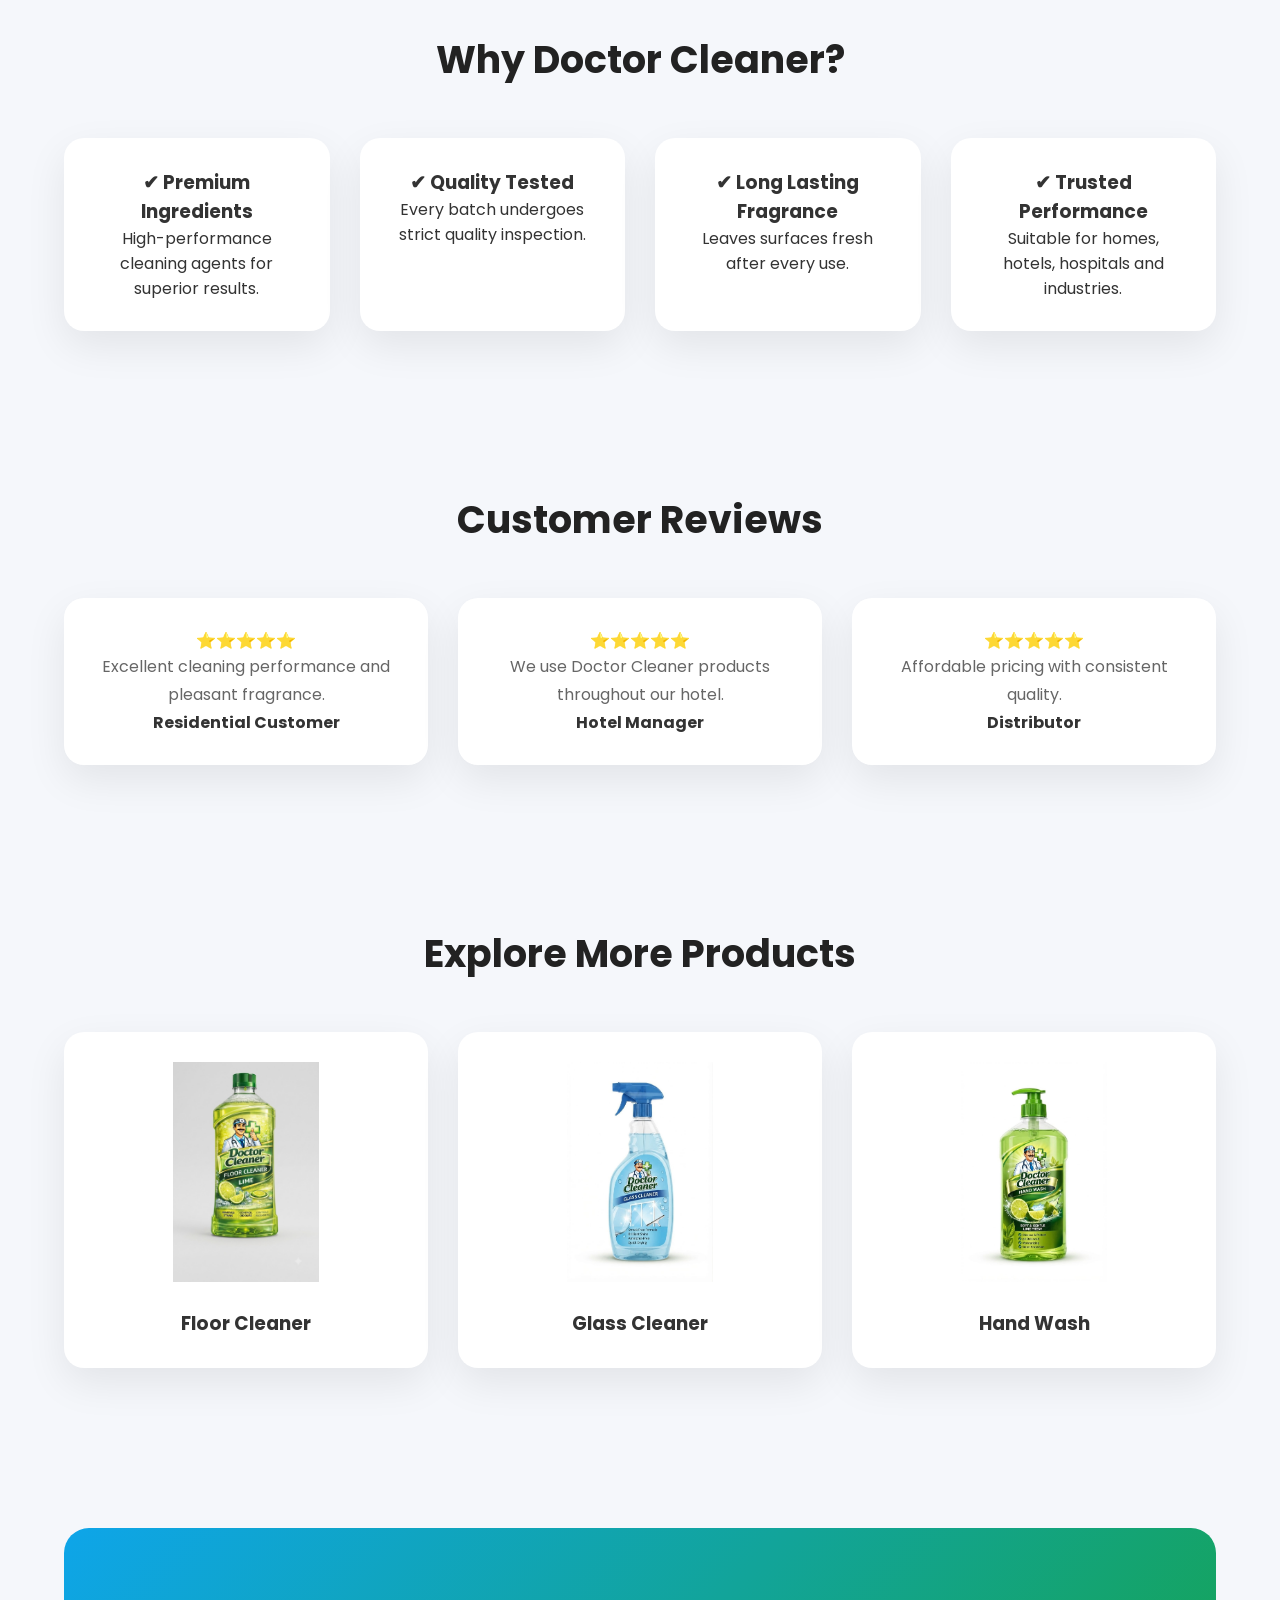
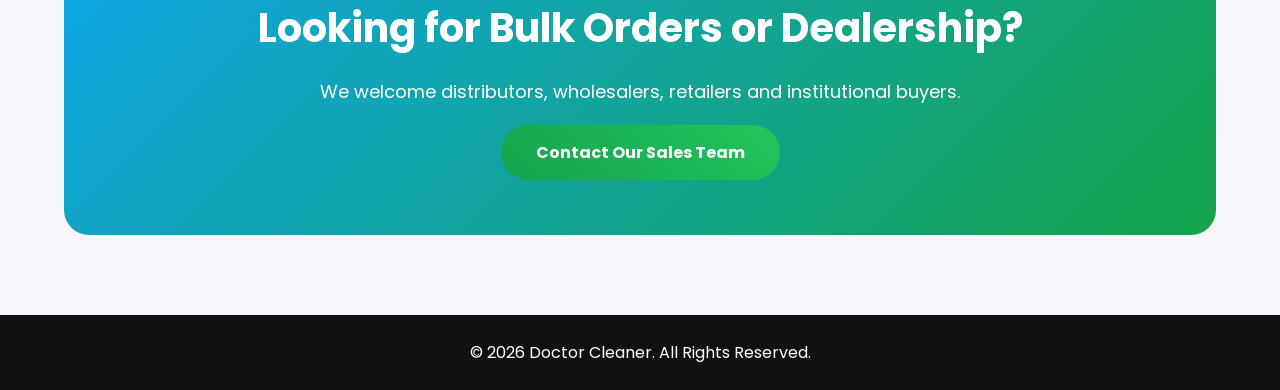
==== commit 26af3692: "Improve mobile navigation and responsive layout" ====
--- a/productsdetails-glass.html
+++ b/productsdetails-glass.html
@@ -129,6 +129,10 @@
 
         </div>
 
+    <!-- Product Hero -->
+     
+        <div class="product-wrapper">
+
            <!-- LEFT SIDE -->
 
             <div class="product-image-section">
@@ -153,8 +157,6 @@
 
             </div>
 
-
-        <!-- Product Hero -->
 
         
             <!-- RIGHT SIDE -->
--- a/css/style.css
+++ b/css/style.css
@@ -40,6 +40,11 @@
 
 }
 
+img{
+    max-width:100%;
+    height:auto;
+}
+
 .container{
 
 width:90%;
@@ -53,915 +58,930 @@
 /* NAVBAR */
 
 header{
-
-position:fixed;
-
-top:20px;
+    position:fixed;
+    top:20px;
+    left:50%;
+    transform:translateX(-50%);
+    width:min(1200px,92%);
+    background:rgba(255,255,255,.92);
+    backdrop-filter:blur(14px);
+    border-radius:18px;
+    box-shadow:0 12px 35px rgba(0,0,0,.08);
+    z-index:1000;
+}
+
+.nav{
+    display:flex;
+    align-items:center;
+    justify-content:space-between;
+    width:100%;
+    padding:15px 25px;
+}
+
+.logo{
+    display:flex;
+    align-items:center;
+    justify-content:flex-start;
+    flex:1;
+}
+
+.menu-toggle{
+    margin-left:auto;
+    display:none;
+    background:none;
+    border:none;
+    font-size:28px;
+    color:#0B8B45;
+    cursor:pointer;
+}
+
+.logo img{
+height:55px;
+display:block;
+}
+
+nav ul{
+display:flex;
+align-items:center;
+gap:28px;
+list-style:none;
+margin:0;
+padding:0;
+}
+
+nav ul li{
+margin:0;
+}
+
+nav ul li a{
+
+text-decoration:none;
+
+color:#222;
+
+font-weight:500;
+
+transition:.3s;
+
+}
+
+nav ul li a:hover{
+
+color:#0b8b45;
+
+}
+
+/* HERO */
+
+.hero{
+
+height:100vh;
+
+background:url("../images/banner.jpeg") center center/cover no-repeat;
+
+position:relative;
+
+display:flex;
+
+align-items:center;
+
+justify-content:center;
+
+}
+
+.hero::before{
+
+content:"";
+
+position:absolute;
+
+left:0;
+
+top:0;
+
+width:100%;
+
+height:100%;
+
+background:linear-gradient(
+
+135deg,
+
+rgba(8,18,32,.72),
+
+rgba(11,139,69,.45)
+
+);
+
+}
+
+.overlay{
+
+background:rgba(0,0,0,.55);
+
+height:100%;
+
+display:flex;
+
+align-items:center;
+
+justify-content:center;
+
+text-align:center;
+
+}
+
+.hero-content{
+
+position:relative;
+
+max-width:760px;
+
+padding:60px;
+
+border-radius:30px;
+
+background:rgba(255,255,255,.08);
+
+backdrop-filter:blur(15px);
+
+border:1px solid rgba(255,255,255,.15);
+
+box-shadow:0 25px 60px rgba(0,0,0,.25);
+
+color:white;
+
+}
+
+.hero-content h1{
+
+font-size:60px;
+
+margin-bottom:20px;
+
+}
+
+.hero-content p{
+
+font-size:22px;
+
+margin-bottom:35px;
+
+}
+
+.btn{
+
+display:inline-flex;
+
+align-items:center;
+
+justify-content:center;
+
+padding:15px 34px;
+
+border-radius:50px;
+
+background:linear-gradient(135deg,#0B8B45,#00C853);
+
+color:white;
+
+font-weight:600;
+
+text-decoration:none;
+
+transition:.4s;
+
+box-shadow:0 12px 30px rgba(11,139,69,.35);
+
+}
+
+.btn:hover{
+
+transform:translateY(-6px) scale(1.05);
+
+box-shadow:0 20px 45px rgba(0,0,0,.25);
+
+}
+
+
+.btn2{
+
+background:#0056b3;
+
+}
+
+.btn2:hover{
+
+background:#003f86;
+
+}
+
+/* INTRO */
+
+.intro{
+
+padding:80px 0;
+
+text-align:center;
+
+}
+
+.intro h2{
+
+font-size:40px;
+
+margin-bottom:20px;
+
+}
+
+.intro p{
+
+font-size:18px;
+
+line-height:1.8;
+
+}
+
+/* FOOTER */
+
+footer{
+
+background:#111;
+
+color:white;
+
+text-align:center;
+
+padding:25px;
+
+}
+
+/* ================= FEATURED PRODUCTS ================= */
+
+.featured-products{
+
+padding:90px 0;
+
+background:#f8fafc;
+
+}
+
+.section-title{
+
+text-align:center;
+
+margin-bottom:60px;
+
+}
+
+.section-title h2{
+
+font-size:42px;
+
+margin-bottom:15px;
+
+color:#222;
+
+}
+
+.section-title p{
+
+font-size:18px;
+
+color:#666;
+
+max-width:700px;
+
+margin:auto;
+
+line-height:1.7;
+
+}
+
+.product-grid{
+
+display:grid;
+
+grid-template-columns:repeat(auto-fit,minmax(280px,1fr));
+
+gap:35px;
+
+}
+
+.product-card{
+
+background:white;
+
+border-radius:25px;
+
+overflow:hidden;
+
+box-shadow:0 20px 45px rgba(0,0,0,.08);
+
+transition:.45s;
+
+position:relative;
+
+}
+
+.product-card:hover{
+
+transform:translateY(-15px);
+
+box-shadow:0 30px 60px rgba(0,0,0,.15);
+
+}
+
+.product-card img{
+
+width:100%;
+
+height:280px;
+
+object-fit:cover;
+
+transition:.5s;
+
+}
+
+.product-card:hover img{
+
+transform:scale(1.08);
+
+}
+
+.product-card h3{
+
+margin-top:20px;
+
+font-size:24px;
+
+padding:0 25px;
+
+text-align:left;
+
+}
+
+.product-card p{
+
+padding:15px 25px;
+
+line-height:1.7;
+
+color:#666;
+
+text-align:left;
+
+}
+
+.product-btn{
+
+display:inline-block;
+
+padding:13px 28px;
+
+margin-bottom:28px;
+
+border-radius:50px;
+
+background:linear-gradient(
+
+135deg,
+
+#1F6FEB,
+
+#0B8B45
+
+);
+
+color:white;
+
+font-weight:600;
+
+text-decoration:none;
+
+transition:.35s;
+
+}
+
+.product-btn:hover{
+
+transform:translateY(-5px);
+
+}
+
+.badge{
+
+position:absolute;
+
+top:18px;
+
+left:18px;
+
+background:#ff5722;
+
+color:white;
+
+padding:8px 16px;
+
+border-radius:30px;
+
+font-size:13px;
+
+font-weight:600;
+
+z-index:5;
+
+}
+
+nav ul li a{
+
+display:flex;
+
+align-items:center;
+
+gap:8px;
+
+text-decoration:none;
+
+color:#222;
+
+font-weight:500;
+
+transition:.3s;
+
+}
+
+/* ================= PREMIUM HERO ================= */
+
+.hero{
+
+padding:140px 0 80px;
+
+background:linear-gradient(135deg,#eef8ff,#ffffff);
+
+overflow:hidden;
+
+}
+
+.hero-container{
+
+display:flex;
+
+justify-content:space-between;
+
+align-items:center;
+
+gap:60px;
+
+flex-wrap:wrap;
+
+}
+
+.hero-left{
+
+flex:1 1 500px;
+
+}
+
+.hero-right{
+
+flex:1 1 420px;
+
+display:flex;
+
+justify-content:center;
+
+align-items:center;
+
+position:relative;
+
+min-height:420px;
+
+}
+
+
+
+.hero-tag{
+
+display:inline-block;
+
+padding:10px 18px;
+
+background:#E9F8EF;
+
+color:#0B8B45;
+
+border-radius:50px;
+
+font-weight:600;
+
+margin-bottom:20px;
+
+}
+
+.hero-left h1{
+
+font-size:clamp(2.4rem,6vw,4rem);
+
+font-weight:700;
+
+line-height:1.1;
+
+margin-bottom:25px;
+
+color:#1b1b1b;
+
+}
+
+.hero-left p{
+
+font-size:20px;
+
+line-height:1.8;
+
+color:#666;
+
+margin-bottom:35px;
+
+}
+
+.hero-buttons{
+
+display:flex;
+
+gap:20px;
+
+margin-bottom:40px;
+
+}
+
+.hero-features{
+
+display:flex;
+
+gap:30px;
+
+flex-wrap:wrap;
+
+font-weight:600;
+
+color:#333;
+
+}
+
+.hero-features i{
+
+color:#0B8B45;
+
+margin-right:8px;
+
+}
+
+@keyframes float{
+
+0%{
+
+transform:translateY(0);
+
+}
+
+50%{
+
+transform:translateY(-15px);
+
+}
+
+100%{
+
+transform:translateY(0);
+
+}
+
+}
+
+/* ================= HERO PRODUCT SHOWCASE ================= */
+
+.hero-right{
+
+position:relative;
+
+height:600px;
+
+display:flex;
+
+justify-content:center;
+
+align-items:center;
+
+}
+
+/* Background Circles */
+
+.circle{
+    position:absolute;
+    border-radius:50%;
+    filter:blur(8px);
+    opacity:0.6;
+}
+
+.one{
+
+width:260px;
+
+height:260px;
+
+background:#C9F7E2;
+
+top:40px;
+
+left:60px;
+
+}
+
+.two{
+
+width:170px;
+
+height:170px;
+
+background:#DDEEFF;
+
+bottom:80px;
+
+right:40px;
+
+}
+
+.three{
+
+width:90px;
+
+height:90px;
+
+background:#F8E8C8;
+
+top:180px;
+
+right:120px;
+
+}
+
+/* Center Product */
+
+.product-center{
+
+position:absolute;
+
+width:280px;
+
+z-index:5;
+
+animation:float 4s ease-in-out infinite;
+
+}
+
+/* Left Product */
+
+.product-left{
+
+position:absolute;
+
+width:180px;
+
+left:10px;
+
+top:170px;
+
+transform:rotate(-12deg);
+
+opacity:.9;
+
+animation:float2 5s ease-in-out infinite;
+
+}
+
+/* Right Product */
+
+.product-right{
+
+position:absolute;
+
+width:180px;
+
+right:10px;
+
+top:170px;
+
+transform:rotate(12deg);
+
+opacity:.9;
+
+animation:float3 5s ease-in-out infinite;
+
+}
+
+/* Floating Card */
+
+.hero-card{
+
+position:absolute;
+
+bottom:20px;
 
 left:50%;
 
 transform:translateX(-50%);
 
-width:92%;
-
-border-radius:50px;
-
-background:rgba(255,255,255,.9);
+display:flex;
+
+align-items:center;
+
+gap:15px;
+
+background:rgba(255,255,255,.85);
 
 backdrop-filter:blur(12px);
 
+padding:18px 25px;
+
+border-radius:20px;
+
+box-shadow:0 20px 45px rgba(0,0,0,.12);
+
+z-index:20;
+
+}
+
+.hero-card i{
+
+font-size:40px;
+
+color:#0B8B45;
+
+}
+
+.hero-card h3{
+
+margin:0;
+
+font-size:28px;
+
+}
+
+.hero-card p{
+
+margin:0;
+
+color:#666;
+
+font-size:15px;
+
+}
+
+/* ================= WHY US ================= */
+
+.why-us{
+
+padding:100px 0;
+
+background:#ffffff;
+
+}
+
+.why-grid{
+
+display:grid;
+
+grid-template-columns:repeat(auto-fit,minmax(260px,1fr));
+
+gap:30px;
+
+margin-top:50px;
+
+}
+
+.why-card{
+
+background:white;
+
+padding:40px 30px;
+
+border-radius:20px;
+
 box-shadow:0 15px 35px rgba(0,0,0,.08);
 
-z-index:999;
-
-}
-
-.nav{
+transition:.4s;
+
+text-align:center;
+
+}
+
+.why-card:hover{
+
+transform:translateY(-12px);
+
+}
+
+.why-card i{
+
+font-size:50px;
+
+color:#0B8B45;
+
+margin-bottom:20px;
+
+}
+
+.why-card h3{
+
+margin-bottom:15px;
+
+font-size:24px;
+
+}
+
+.why-card p{
+
+color:#666;
+
+line-height:1.7;
+
+}
+
+@keyframes float2{
+
+0%{
+
+transform:translateY(0) rotate(-12deg);
+
+}
+
+50%{
+
+transform:translateY(-18px) rotate(-12deg);
+
+}
+
+100%{
+
+transform:translateY(0) rotate(-12deg);
+
+}
+
+}
+
+@keyframes float3{
+
+0%{
+
+transform:translateY(0) rotate(12deg);
+
+}
+
+50%{
+
+transform:translateY(-15px) rotate(12deg);
+
+}
+
+100%{
+
+transform:translateY(0) rotate(12deg);
+
+}
+
+}
+
+.hero-left span{
+
+background:linear-gradient(90deg,#0B8B45,#1F6FEB);
+
+background-clip:text;
+
+-webkit-background-clip:text;
+
+color:transparent;
+
+-webkit-text-fill-color:transparent;
+
+}
+
+.hero-stats{
 
 display:flex;
 
-justify-content:space-between;
+justify-content:center;
 
 align-items:center;
 
-height:80px;
-
-}
-
-.logo img{
-
-height:60px;
-
-}
-
-nav ul{
-
-display:flex;
-
-list-style:none;
-
-}
-
-nav ul li{
-
-margin-left:30px;
-
-}
-
-nav ul li a{
-
-text-decoration:none;
-
-color:#222;
-
-font-weight:500;
-
-transition:.3s;
-
-}
-
-nav ul li a:hover{
-
-color:#0b8b45;
-
-}
-
-/* HERO */
-
-.hero{
-
-height:100vh;
-
-background:url("../images/banner.jpeg") center center/cover no-repeat;
-
-position:relative;
-
-display:flex;
-
-align-items:center;
-
-justify-content:center;
-
-}
-
-.hero::before{
-
-content:"";
-
-position:absolute;
-
-left:0;
-
-top:0;
-
-width:100%;
-
-height:100%;
-
-background:linear-gradient(
-
-135deg,
-
-rgba(8,18,32,.72),
-
-rgba(11,139,69,.45)
-
-);
-
-}
-
-.overlay{
-
-background:rgba(0,0,0,.55);
-
-height:100%;
-
-display:flex;
-
-align-items:center;
-
-justify-content:center;
+gap:50px;
+
+margin-top:70px;
+
+flex-wrap:wrap;
 
 text-align:center;
-
-}
-
-.hero-content{
-
-position:relative;
-
-max-width:760px;
-
-padding:60px;
-
-border-radius:30px;
-
-background:rgba(255,255,255,.08);
-
-backdrop-filter:blur(15px);
-
-border:1px solid rgba(255,255,255,.15);
-
-box-shadow:0 25px 60px rgba(0,0,0,.25);
-
-color:white;
-
-}
-
-.hero-content h1{
-
-font-size:60px;
-
-margin-bottom:20px;
-
-}
-
-.hero-content p{
-
-font-size:22px;
-
-margin-bottom:35px;
-
-}
-
-.btn{
-
-display:inline-flex;
-
-align-items:center;
-
-justify-content:center;
-
-padding:15px 34px;
-
-border-radius:50px;
-
-background:linear-gradient(135deg,#0B8B45,#00C853);
-
-color:white;
-
-font-weight:600;
-
-text-decoration:none;
-
-transition:.4s;
-
-box-shadow:0 12px 30px rgba(11,139,69,.35);
-
-}
-
-.btn:hover{
-
-transform:translateY(-6px) scale(1.05);
-
-box-shadow:0 20px 45px rgba(0,0,0,.25);
-
-}
-
-
-.btn2{
-
-background:#0056b3;
-
-}
-
-.btn2:hover{
-
-background:#003f86;
-
-}
-
-/* INTRO */
-
-.intro{
-
-padding:80px 0;
-
-text-align:center;
-
-}
-
-.intro h2{
-
-font-size:40px;
-
-margin-bottom:20px;
-
-}
-
-.intro p{
-
-font-size:18px;
-
-line-height:1.8;
-
-}
-
-/* FOOTER */
-
-footer{
-
-background:#111;
-
-color:white;
-
-text-align:center;
-
-padding:25px;
-
-}
-
-/* ================= FEATURED PRODUCTS ================= */
-
-.featured-products{
-
-padding:90px 0;
-
-background:#f8fafc;
-
-}
-
-.section-title{
-
-text-align:center;
-
-margin-bottom:60px;
-
-}
-
-.section-title h2{
-
-font-size:42px;
-
-margin-bottom:15px;
-
-color:#222;
-
-}
-
-.section-title p{
-
-font-size:18px;
-
-color:#666;
-
-max-width:700px;
-
-margin:auto;
-
-line-height:1.7;
-
-}
-
-.product-grid{
-
-display:grid;
-
-grid-template-columns:repeat(auto-fit,minmax(280px,1fr));
-
-gap:35px;
-
-}
-
-.product-card{
-
-background:white;
-
-border-radius:25px;
-
-overflow:hidden;
-
-box-shadow:0 20px 45px rgba(0,0,0,.08);
-
-transition:.45s;
-
-position:relative;
-
-}
-
-.product-card:hover{
-
-transform:translateY(-15px);
-
-box-shadow:0 30px 60px rgba(0,0,0,.15);
-
-}
-
-.product-card img{
-
-width:100%;
-
-height:280px;
-
-object-fit:cover;
-
-transition:.5s;
-
-}
-
-.product-card:hover img{
-
-transform:scale(1.08);
-
-}
-
-.product-card h3{
-
-margin-top:20px;
-
-font-size:24px;
-
-padding:0 25px;
-
-text-align:left;
-
-}
-
-.product-card p{
-
-padding:15px 25px;
-
-line-height:1.7;
-
-color:#666;
-
-text-align:left;
-
-}
-
-.product-btn{
-
-display:inline-block;
-
-padding:13px 28px;
-
-margin-bottom:28px;
-
-border-radius:50px;
-
-background:linear-gradient(
-
-135deg,
-
-#1F6FEB,
-
-#0B8B45
-
-);
-
-color:white;
-
-font-weight:600;
-
-text-decoration:none;
-
-transition:.35s;
-
-}
-
-.product-btn:hover{
-
-transform:translateY(-5px);
-
-}
-
-.badge{
-
-position:absolute;
-
-top:18px;
-
-left:18px;
-
-background:#ff5722;
-
-color:white;
-
-padding:8px 16px;
-
-border-radius:30px;
-
-font-size:13px;
-
-font-weight:600;
-
-z-index:5;
-
-}
-
-nav ul li a{
-
-display:flex;
-
-align-items:center;
-
-gap:8px;
-
-text-decoration:none;
-
-color:#222;
-
-font-weight:500;
-
-transition:.3s;
-
-}
-
-/* ================= PREMIUM HERO ================= */
-
-.hero{
-
-padding:170px 0 120px;
-
-background:linear-gradient(135deg,#eef8ff,#ffffff);
-
-overflow:hidden;
-
-}
-
-.hero-container{
-
-display:flex;
-
-justify-content:space-between;
-
-align-items:center;
-
-gap:60px;
-
-}
-
-.hero-left{
-
-flex:1;
-
-}
-
-.hero-right{
-
-flex:1;
-
-text-align:center;
-
-}
-
-
-
-.hero-tag{
-
-display:inline-block;
-
-padding:10px 18px;
-
-background:#E9F8EF;
-
-color:#0B8B45;
-
-border-radius:50px;
-
-font-weight:600;
-
-margin-bottom:20px;
-
-}
-
-.hero-left h1{
-
-font-size:64px;
-
-font-weight:700;
-
-line-height:1.1;
-
-margin-bottom:25px;
-
-color:#1b1b1b;
-
-}
-
-.hero-left p{
-
-font-size:20px;
-
-line-height:1.8;
-
-color:#666;
-
-margin-bottom:35px;
-
-}
-
-.hero-buttons{
-
-display:flex;
-
-gap:20px;
-
-margin-bottom:40px;
-
-}
-
-.hero-features{
-
-display:flex;
-
-gap:30px;
-
-flex-wrap:wrap;
-
-font-weight:600;
-
-color:#333;
-
-}
-
-.hero-features i{
-
-color:#0B8B45;
-
-margin-right:8px;
-
-}
-
-@keyframes float{
-
-0%{
-
-transform:translateY(0);
-
-}
-
-50%{
-
-transform:translateY(-15px);
-
-}
-
-100%{
-
-transform:translateY(0);
-
-}
-
-}
-
-/* ================= HERO PRODUCT SHOWCASE ================= */
-
-.hero-right{
-
-position:relative;
-
-height:600px;
-
-display:flex;
-
-justify-content:center;
-
-align-items:center;
-
-}
-
-/* Background Circles */
-
-.circle{
-
-position:absolute;
-
-border-radius:50%;
-
-filter:blur(5px);
-
-}
-
-.one{
-
-width:260px;
-
-height:260px;
-
-background:#C9F7E2;
-
-top:40px;
-
-left:60px;
-
-}
-
-.two{
-
-width:170px;
-
-height:170px;
-
-background:#DDEEFF;
-
-bottom:80px;
-
-right:40px;
-
-}
-
-.three{
-
-width:90px;
-
-height:90px;
-
-background:#F8E8C8;
-
-top:180px;
-
-right:120px;
-
-}
-
-/* Center Product */
-
-.product-center{
-
-position:absolute;
-
-width:280px;
-
-z-index:5;
-
-animation:float 4s ease-in-out infinite;
-
-}
-
-/* Left Product */
-
-.product-left{
-
-position:absolute;
-
-width:180px;
-
-left:10px;
-
-top:170px;
-
-transform:rotate(-12deg);
-
-opacity:.9;
-
-animation:float2 5s ease-in-out infinite;
-
-}
-
-/* Right Product */
-
-.product-right{
-
-position:absolute;
-
-width:180px;
-
-right:10px;
-
-top:170px;
-
-transform:rotate(12deg);
-
-opacity:.9;
-
-animation:float3 5s ease-in-out infinite;
-
-}
-
-/* Floating Card */
-
-.hero-card{
-
-position:absolute;
-
-bottom:20px;
-
-left:50%;
-
-transform:translateX(-50%);
-
-display:flex;
-
-align-items:center;
-
-gap:15px;
-
-background:rgba(255,255,255,.85);
-
-backdrop-filter:blur(12px);
-
-padding:18px 25px;
-
-border-radius:20px;
-
-box-shadow:0 20px 45px rgba(0,0,0,.12);
-
-z-index:20;
-
-}
-
-.hero-card i{
-
-font-size:40px;
-
-color:#0B8B45;
-
-}
-
-.hero-card h3{
-
-margin:0;
-
-font-size:28px;
-
-}
-
-.hero-card p{
-
-margin:0;
-
-color:#666;
-
-font-size:15px;
-
-}
-
-/* ================= WHY US ================= */
-
-.why-us{
-
-padding:100px 0;
-
-background:#ffffff;
-
-}
-
-.why-grid{
-
-display:grid;
-
-grid-template-columns:repeat(auto-fit,minmax(260px,1fr));
-
-gap:30px;
-
-margin-top:50px;
-
-}
-
-.why-card{
-
-background:white;
-
-padding:40px 30px;
-
-border-radius:20px;
-
-box-shadow:0 15px 35px rgba(0,0,0,.08);
-
-transition:.4s;
-
-text-align:center;
-
-}
-
-.why-card:hover{
-
-transform:translateY(-12px);
-
-}
-
-.why-card i{
-
-font-size:50px;
-
-color:#0B8B45;
-
-margin-bottom:20px;
-
-}
-
-.why-card h3{
-
-margin-bottom:15px;
-
-font-size:24px;
-
-}
-
-.why-card p{
-
-color:#666;
-
-line-height:1.7;
-
-}
-
-@keyframes float2{
-
-0%{
-
-transform:translateY(0) rotate(-12deg);
-
-}
-
-50%{
-
-transform:translateY(-18px) rotate(-12deg);
-
-}
-
-100%{
-
-transform:translateY(0) rotate(-12deg);
-
-}
-
-}
-
-@keyframes float3{
-
-0%{
-
-transform:translateY(0) rotate(12deg);
-
-}
-
-50%{
-
-transform:translateY(-15px) rotate(12deg);
-
-}
-
-100%{
-
-transform:translateY(0) rotate(12deg);
-
-}
-
-}
-
-.hero-left span{
-
-background:linear-gradient(90deg,#0B8B45,#1F6FEB);
-
-background-clip:text;
-
--webkit-background-clip:text;
-
-color:transparent;
-
--webkit-text-fill-color:transparent;
-
-}
-
-.hero-stats{
-
-display:flex;
-
-gap:45px;
-
-margin:35px 0;
 
 }
 
@@ -3282,4 +3302,20 @@
 
 box-shadow:0 10px 30px rgba(0,0,0,.08);
 
+}
+
+.menu-toggle{
+
+display:none;
+
+background:none;
+
+border:none;
+
+font-size:28px;
+
+cursor:pointer;
+
+color:#0B8B45;
+
 }
--- a/css/responsive.css
+++ b/css/responsive.css
@@ -408,4 +408,264 @@
 
 }
 
+}
+
+/* ===== HERO MOBILE ===== */
+
+@media (max-width:768px){
+
+.hero{
+
+padding:110px 0 60px;
+
+}
+
+.hero-container{
+
+flex-direction:column;
+
+text-align:center;
+
+gap:40px;
+
+}
+
+.hero-left{
+
+order:1;
+
+}
+
+.hero-right{
+
+order:2;
+
+min-height:320px;
+
+width:100%;
+
+}
+
+.hero-right img{
+
+max-width:180px;
+
+height:auto;
+
+}
+
+.hero-buttons{
+
+display:flex;
+
+flex-direction:column;
+
+align-items:center;
+
+gap:15px;
+
+}
+
+.hero-buttons .btn{
+
+width:240px;
+
+}
+
+.hero-features{
+
+display:flex;
+
+flex-direction:column;
+
+gap:12px;
+
+align-items:center;
+
+margin-top:25px;
+
+}
+
+.hero-stats{
+
+display:grid;
+
+grid-template-columns:repeat(2,1fr);
+
+gap:25px;
+
+margin-top:50px;
+
+}
+
+.hero-stats div:last-child{
+
+grid-column:1/3;
+
+}
+
+/* ===== Floating Products ===== */
+
+.product-left{
+    width:100px;
+    left:5%;
+    top:140px;
+}
+
+.product-center{
+    width:170px;
+    position:relative;
+    left:auto;
+    right:auto;
+    top:auto;
+}
+
+.product-right{
+    width:100px;
+    right:5%;
+    top:140px;
+}
+
+.one{
+    width:180px;
+    height:180px;
+    left:20%;
+    top:40px;
+}
+
+.two{
+    width:110px;
+    height:110px;
+    right:8%;
+    bottom:20px;
+}
+
+.three{
+    width:60px;
+    height:60px;
+    right:25%;
+    top:120px;
+}
+
+.hero-stats h2{
+    font-size:28px;
+}
+
+.hero-stats p{
+    font-size:14px;
+}
+
+header{
+    top:0;
+    left:0;
+    transform:none;
+    width:100%;
+    border-radius:0;
+}
+
+.nav{
+    padding:15px 20px;
+}
+
+.menu-toggle{
+    display:block;
+}
+
+.navbar{
+    display:none;
+}
+
+.navbar.show{
+    display:block;
+}
+
+}
+
+/* ==========================
+   MOBILE NAVBAR
+========================== */
+
+@media (max-width:768px){
+
+.menu-toggle{
+
+display:block;
+
+z-index:1002;
+
+}
+
+.nav{
+    display:flex;
+    align-items:center;
+    justify-content:space-between;
+    width:100%;
+}
+
+.navbar{
+
+position:fixed;
+
+top:0;
+
+right:-100%;
+
+width:280px;
+
+height:100vh;
+
+background:#fff;
+
+box-shadow:-10px 0 30px rgba(0,0,0,.12);
+
+transition:right .35s ease;
+
+padding:90px 30px;
+
+z-index:1001;
+
+}
+
+.navbar.show{
+
+right:0;
+
+}
+
+.navbar ul{
+
+display:flex;
+
+flex-direction:column;
+
+gap:24px;
+
+}
+
+.navbar ul li{
+
+margin:0;
+
+}
+
+.navbar ul li a{
+
+font-size:18px;
+
+font-weight:600;
+
+}
+
+nav:not(.show){
+
+display:none;
+
+}
+
+.navbar.show{
+
+display:block;
+
+}
+
 }
